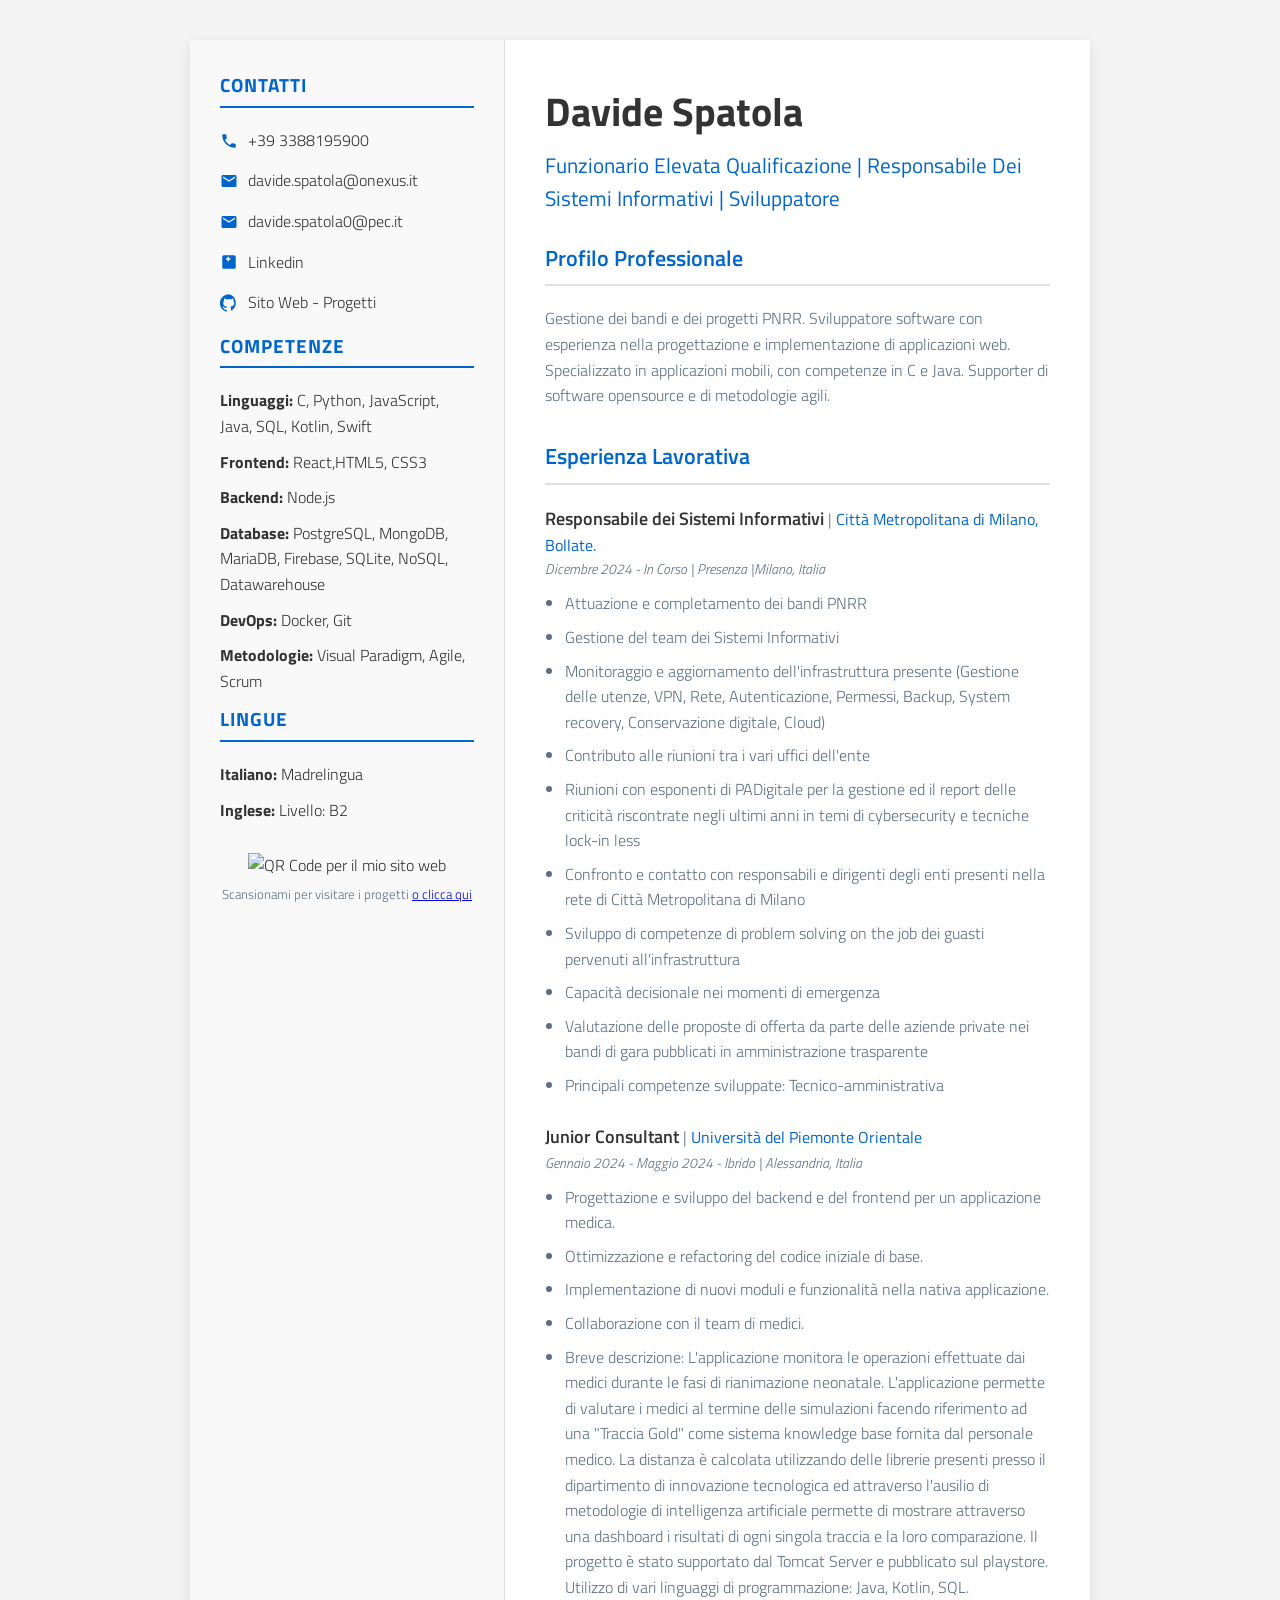
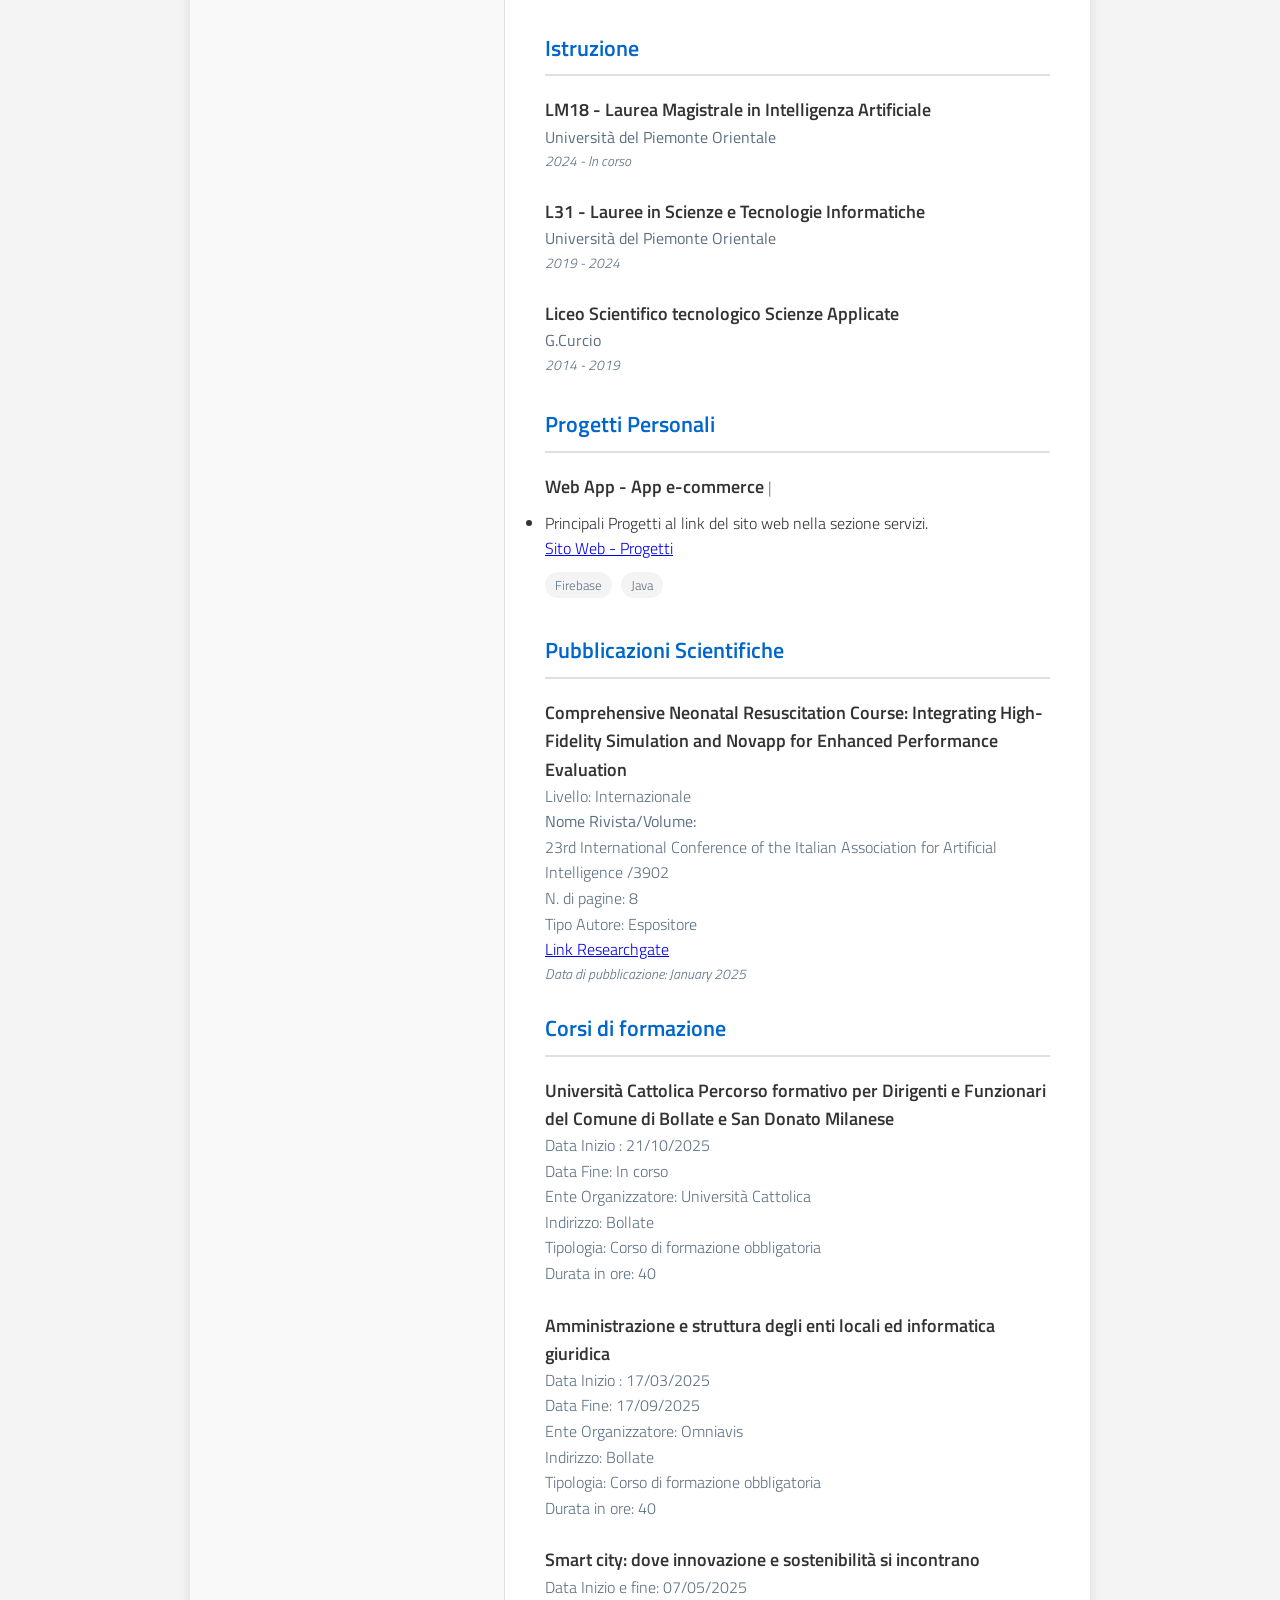
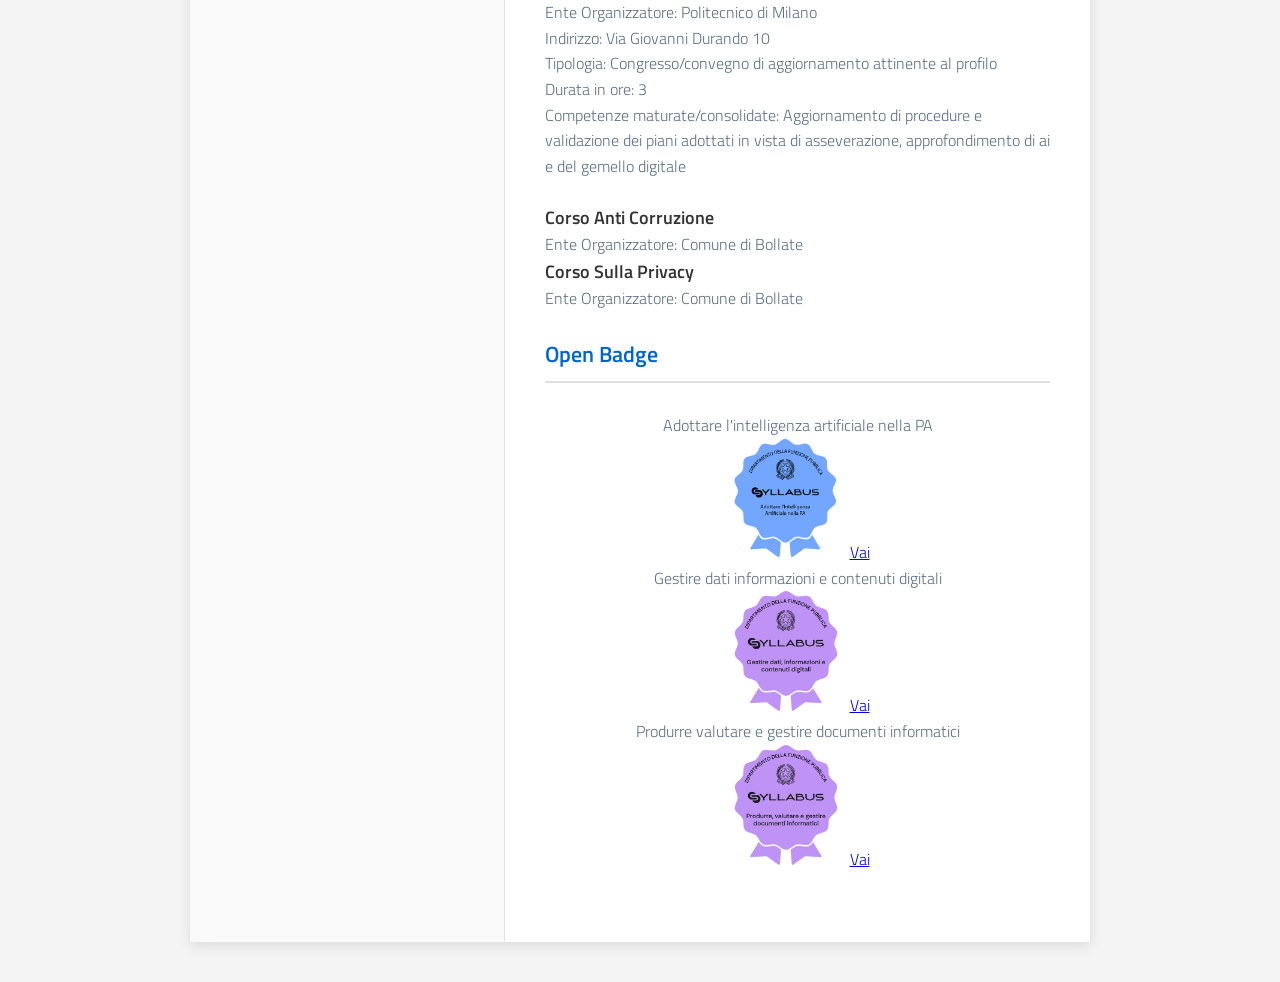
==== curriculum.html @ 1b496111 "Update curriculum.html" ====
<!DOCTYPE html>
<html lang="it">
<head>
    <meta charset="UTF-8">
    <meta name="viewport" content="width=device-width, initial-scale=1.0">
    <title>CV - Davide Spatola</title>
    <link rel="preconnect" href="https://fonts.googleapis.com">
    <link rel="preconnect" href="https://fonts.gstatic.com" crossorigin>
    <link href="https://fonts.googleapis.com/css2?family=Titillium+Web:wght@300;400;600;700&display=swap" rel="stylesheet">
    <style>
        /* --- Stile ispirato a Designers Italia --- */
        :root {
            --primary-color: #0066cc;
            --dark-color: #333333;
            --light-gray-color: #f4f4f4;
            --border-color: #e0e0e0;
            --text-color: #5c6f82;
        }

        * {
            box-sizing: border-box;
            margin: 0;
            padding: 0;
        }

        body {
            font-family: 'Titillium Web', sans-serif;
            background-color: var(--light-gray-color);
            color: var(--dark-color);
            line-height: 1.6;
            font-weight: 300;
        }

        .container {
            display: flex;
            max-width: 900px;
            margin: 40px auto;
            background: #fff;
            box-shadow: 0 4px 12px rgba(0, 0, 0, 0.1);
        }

        /* --- Colonna Sinistra (Sidebar) --- */
        .sidebar {
            width: 35%;
            padding: 30px;
            background-color: #f9f9f9;
            border-right: 1px solid var(--border-color);
        }
        
        .sidebar h2 {
            color: var(--primary-color);
            margin-bottom: 20px;
            font-size: 1.2em;
            text-transform: uppercase;
            letter-spacing: 1px;
            border-bottom: 2px solid var(--primary-color);
            padding-bottom: 5px;
        }
        
        .contact-info ul {
            list-style: none;
        }

        .contact-info li {
            margin-bottom: 15px;
            display: flex;
            align-items: center;
        }
        
        .contact-info li svg {
            width: 18px;
            height: 18px;
            margin-right: 10px;
            fill: var(--primary-color);
        }

        .contact-info a {
            text-decoration: none;
            color: var(--dark-color);
            transition: color 0.3s;
        }

        .contact-info a:hover {
            color: var(--primary-color);
        }

        .skills-list, .languages-list {
            list-style: none;
        }

        .skills-list li, .languages-list li {
            margin-bottom: 10px;
        }
        
        .qr-code {
            text-align: center;
            margin-top: 30px;
        }
        
        .qr-code img {
            width: 120px;
            height: 120px;
        }
        
        .qr-code p {
            font-size: 0.8em;
            color: var(--text-color);
            margin-top: 5px;
        }
          .badge-grid {
            text-align: center;
            margin-top: 30px;
        }
        
        .badge img {
            width: 120px;
            height: 120px;
        }
        
        .badge a p{
            font-size: 0.8em;
            color: var(--text-color);
            margin-top: 5px;
        }

        /* --- Colonna Destra (Contenuto Principale) --- */
        .main-content {
            width: 65%;
            padding: 40px;
        }
        
        .header h1 {
            font-size: 2.5em;
            font-weight: 700;
            color: var(--dark-color);
            margin-bottom: 5px;
        }
        
        .header h3 {
            font-size: 1.3em;
            font-weight: 400;
            color: var(--primary-color);
            margin-bottom: 25px;
        }

        .main-content h2 {
            color: var(--primary-color);
            font-size: 1.4em;
            font-weight: 600;
            margin-bottom: 20px;
            padding-bottom: 8px;
            border-bottom: 2px solid var(--border-color);
        }

        .section {
            margin-bottom: 30px;
        }
        
        .section p {
             color: var(--text-color);
        }
        
        .job, .project, .education-item {
            margin-bottom: 25px;
        }
        
        .job-title, .project-title, .degree {
            font-size: 1.1em;
            font-weight: 600;
            color: var(--dark-color);
        }
        
        .company, .education-institution {
            font-weight: 400;
            color: var(--primary-color);
        }
        
        .date {
            font-size: 0.9em;
            color: var(--text-color);
            font-style: italic;
        }
        
        .job-description, .project-description {
            margin-top: 10px;
            list-style-position: outside;
            padding-left: 20px;
        }
        
        .job-description li, .project-description li {
            margin-bottom: 8px;
            color: var(--text-color);
        }
        
        .tech-tags {
            margin-top: 10px;
        }

        .tag {
            display: inline-block;
            background-color: var(--light-gray-color);
            color: var(--text-color);
            padding: 3px 10px;
            border-radius: 15px;
            font-size: 0.8em;
            margin-right: 5px;
            margin-bottom: 5px;
        }
        
        /* --- Stile per la stampa e schermi piccoli --- */
        @media (max-width: 768px) {
            .container {
                flex-direction: column;
                margin: 0;
            }
            .sidebar, .main-content {
                width: 100%;
                border-right: none;
            }
            
            /* --- MODIFICA PER IL RIORDINO SU MOBILE --- */
            .main-content {
                order: 1; /* Il contenuto principale viene mostrato per primo */
            }
            .sidebar {
                order: 2; /* La sidebar (con contatti) viene mostrata per seconda */
            }
            /* --- FINE MODIFICA --- */
        }
        
        @media print {
            body {
                background-color: #fff;
            }
            .container {
                box-shadow: none;
                margin: 0;
            }
            .sidebar {
                background-color: #fff;
            }
            a {
                text-decoration: none;
                color: var(--dark-color);
            }
            .download-btn {
                display: none;
            }
        }

        /* Bottone download PDF */
        .download-btn {
            position: fixed;
            bottom: 30px;
            right: 30px;
            background-color: var(--primary-color);
            color: white;
            padding: 15px 25px;
            border-radius: 50px;
            text-decoration: none;
            box-shadow: 0 4px 12px rgba(0, 102, 204, 0.4);
            transition: all 0.3s ease;
            display: flex;
            align-items: center;
            gap: 10px;
            font-weight: 600;
            z-index: 1000;
        }

        .download-btn:hover {
            background-color: #0052a3;
            transform: translateY(-2px);
            box-shadow: 0 6px 16px rgba(0, 102, 204, 0.5);
        }

        .download-btn svg {
            width: 24px;
            height: 24px;
            fill: white;
        }

        @media (max-width: 768px) {
            .download-btn {
                bottom: 20px;
                right: 20px;
                padding: 12px 20px;
                font-size: 0.9em;
            }
        }
    </style>
</head>
<body>

    
    </a>
   

    <div class="container">
        <aside class="sidebar">
            <section class="contact-info">
                <h2>Contatti</h2>
                <ul>
                    <li>
                        <svg xmlns="http://www.w3.org/2000/svg" viewBox="0 0 24 24"><path d="M6.62 10.79c1.44 2.83 3.76 5.14 6.59 6.59l2.2-2.2c.27-.27.67-.36 1.02-.24 1.12.37 2.33.57 3.57.57.55 0 1 .45 1 1V20c0 .55-.45 1-1 1-9.39 0-17-7.61-17-17 0-.55.45-1 1-1h3.5c.55 0 1 .45 1 1 0 1.25.2 2.45.57 3.57.11.35.02.74-.25 1.02l-2.2 2.2z"/></svg>
                        <a href="tel:+393388195900">+39 3388195900</a>
                    </li>
                    <li>
                        <svg xmlns="http://www.w3.org/2000/svg" viewBox="0 0 24 24"><path d="M20 4H4c-1.1 0-1.99.9-1.99 2L2 18c0 1.1.9 2 2 2h16c1.1 0 2-.9 2-2V6c0-1.1-.9-2-2-2zm0 4l-8 5-8-5V6l8 5 8-5v2z"/></svg>
                        <a href="mailto:davide.spatola@onexus.it">davide.spatola@onexus.it</a>
                    </li>
                    <li>
                        <svg xmlns="http://www.w3.org/2000/svg" viewBox="0 0 24 24"><path d="M20 4H4c-1.1 0-1.99.9-1.99 2L2 18c0 1.1.9 2 2 2h16c1.1 0 2-.9 2-2V6c0-1.1-.9-2-2-2zm0 4l-8 5-8-5V6l8 5 8-5v2z"/></svg>
                        <a href="mailto:davide.spatola0@pec.it">davide.spatola0@pec.it</a>
                    </li>
                    <li>
                        <svg xmlns="http://www.w3.org/2000/svg" viewBox="0 0 24 24"><path d="M19 3a2 2 0 0 1 2 2v14a2 2 0 0 1-2 2H5a2 2 0 0 1-2-2V5a2 2 0 0 1 2-2h14m-7 2h-2v2H8v2h2v2h2v-2h2v-2h-2V5M7 15h2v2H7v-2m4 0h2v2h-2v-2m4 0h2v2h-2v-2z"/></svg>
                        <a href="https://www.linkedin.com/in/davide-spatola-169524204/" target="_blank">Linkedin</a>
                    </li>
                    <li>
                        <svg xmlns="http://www.w3.org/2000/svg" viewBox="0 0 24 24"><path d="M12 .3a12 12 0 0 0-3.8 23.4c.6.1.8-.3.8-.6v-2.2c-3.3.7-4-1.6-4-1.6-.5-1.4-1.3-1.8-1.3-1.8-1-1 .1-1 .1-1 1.1.1 1.7 1.1 1.7 1.1.9 1.6 2.5 1.2 3.1.9.1-.7.4-1.2.7-1.4-2.4-.3-5-1.2-5-5.3 0-1.2.4-2.2 1.1-2.9-.1-.3-.5-1.4.1-2.9 0 0 1-.3 3.2 1.2a11 11 0 0 1 5.8 0c2.2-1.5 3.2-1.2 3.2-1.2.6 1.5.2 2.6.1 2.9.7.7 1.1 1.7 1.1 2.9 0 4.1-2.6 5-5.1 5.3.4.3.8.9.8 1.8v2.6c0 .4.2.7.8.6A12 12 0 0 0 12 .3z"/></svg>
                        <a href="https://www.onexus.it" target="_blank">Sito Web - Progetti</a>
                    </li>
                </ul>
            </section>
            
            <section class="skills">
                <h2>Competenze</h2>
                <ul class="skills-list">
                    <li><strong>Linguaggi:</strong> C, Python, JavaScript, Java, SQL, Kotlin, Swift</li>
                    <li><strong>Frontend:</strong> React,HTML5, CSS3</li>
                    <li><strong>Backend:</strong> Node.js</li>
                    <li><strong>Database:</strong> PostgreSQL, MongoDB, MariaDB, Firebase, SQLite, NoSQL, Datawarehouse  </li>
                    <li><strong>DevOps:</strong> Docker, Git </li>
                    <li><strong>Metodologie:</strong> Visual Paradigm, Agile, Scrum</li>
                </ul>
            </section>
            
            <section class="languages">
                <h2>Lingue</h2>
                <ul class="languages-list">
                    <li><strong>Italiano:</strong> Madrelingua</li>
                    <li><strong>Inglese:</strong> Livello: B2 </li>
                </ul>
            </section>
            
            <div class="qr-code">
                <img src="https://api.qrserver.com/v1/create-qr-code/?size=150x150&data=https://www.onexus.it/curriculum.html" alt="QR Code per il mio sito web">
                <p>Scansionami per visitare i progetti
                                        <a href="https://www.onexus.it" target="_blank">o clicca qui</a>
                </p>

            </div>
        </aside>

        <main class="main-content">
            <header class="header">
                <h1>Davide Spatola</h1>
                <h3>Funzionario Elevata Qualificazione | Responsabile Dei Sistemi Informativi | Sviluppatore</h3>
            </header>

            <section class="section profile">
                <h2>Profilo Professionale</h2>
                <p>Gestione dei bandi e dei progetti PNRR. Sviluppatore software con esperienza nella progettazione e implementazione di applicazioni web. Specializzato in applicazioni mobili, con competenze in C e Java. Supporter di software opensource e di metodologie agili.</p>
            </section>

            <section class="section experience">
                <h2>Esperienza Lavorativa</h2>

                <div class="job">
                    <p><span class="job-title">Responsabile dei Sistemi Informativi</span> | <span class="company">Città Metropolitana di Milano, Bollate.</span></p>
                    <p class="date">Dicembre 2024 - In Corso | Presenza |Milano, Italia</p>
                    <ul class="job-description">
                        <li>Attuazione e completamento dei bandi PNRR</li>
                        <li>Gestione del team dei Sistemi Informativi</li>
                        <li>Monitoraggio e aggiornamento dell'infrastruttura presente (Gestione delle utenze, VPN, Rete, Autenticazione, Permessi, Backup, System recovery, Conservazione digitale, Cloud)</li>
                        <li>Contributo alle riunioni tra i vari uffici dell'ente</li>
                        <li>Riunioni con esponenti di PADigitale per la gestione ed il report delle criticità riscontrate negli ultimi anni in temi di cybersecurity e tecniche lock-in less</li>
                        <li>Confronto e contatto con responsabili e dirigenti degli enti presenti nella rete di Città Metropolitana di Milano</li>
                        <li>Sviluppo di competenze di problem solving on the job dei guasti pervenuti all'infrastruttura</li>
                        <li>Capacità decisionale nei momenti di emergenza</li>
                        <li>Valutazione delle proposte di offerta da parte delle aziende private nei bandi di gara pubblicati in amministrazione trasparente </li>
                        <li>Principali competenze sviluppate: Tecnico-amministrativa</li>

                    </ul>
                </div>
                
                <div class="job">
                    <p><span class="job-title">Junior Consultant</span> | <span class="company">Università del Piemonte Orientale</span></p>
                    <p class="date">Gennaio 2024 - Maggio 2024 - Ibrido | Alessandria, Italia</p>
                    <ul class="job-description">
                        <li>Progettazione e sviluppo del backend e del frontend per un applicazione medica.</li>
                        <li>Ottimizzazione e refactoring del codice iniziale di base.</li>
                        <li>Implementazione di nuovi moduli e funzionalità nella nativa applicazione.</li>
                        <li>Collaborazione con il team di medici.</li>
                        <li>Breve descrizione: L'applicazione monitora le operazioni effettuate dai medici durante le fasi di rianimazione neonatale. L'applicazione permette di valutare i medici al termine delle simulazioni facendo riferimento ad una "Traccia Gold" come sistema knowledge base fornita dal personale medico. La distanza è calcolata utilizzando delle librerie presenti presso il dipartimento di innovazione tecnologica ed attraverso l'ausilio di metodologie di intelligenza artificiale permette di mostrare attraverso una dashboard i risultati di ogni singola traccia e la loro comparazione. Il progetto è stato supportato dal Tomcat Server e pubblicato sul playstore. Utilizzo di vari linguaggi di programmazione: Java, Kotlin, SQL.  </li>
                        
                    </ul>
                </div>
                
            </section>

            <section class="section education">
                <h2>Istruzione</h2>
                <div class="education-item">
                    <p><span class="degree">LM18 - Laurea Magistrale in Intelligenza Artificiale </span></p>
                    <p class="education-institution">Università del Piemonte Orientale</p>
                    <p class="date">2024 - In corso</p>
                </div>
                 <div class="education-item">
                    <p><span class="degree"> L31 - Lauree in Scienze e Tecnologie Informatiche</span></p>
                    <p class="education-institution">Università del Piemonte Orientale</p>
                    <p class="date">2019 - 2024</p>
                </div>
                <div class="education-item">
                    <p><span class="degree"> Liceo Scientifico tecnologico Scienze Applicate</span></p>
                    <p class="education-institution">G.Curcio</p>
                    <p class="date">2014 - 2019</p>
                </div>
            </section>
            
            <section class="section projects">
                <h2>Progetti Personali</h2>
                <div class="project">
                    <p><span class="project-title">Web App - App e-commerce</span> | </p>
                    
                    <ul class="tech-tags">
                        <li>Principali Progetti al link del sito web nella sezione servizi.</li>    
                        <a href="https://www.onexus.it" target="_blank">Sito Web - Progetti</a>
                    </ul>
                    <div class="tech-tags">
                        <span class="tag">Firebase</span>
                        <span class="tag">Java</span>
                    </div>
                </div>
            </section>
            
             <section class="section certifications">
                <h2>Pubblicazioni Scientifiche</h2>
                <div class="education-item">
                     <p><span class="degree">Comprehensive Neonatal Resuscitation Course: Integrating High-Fidelity Simulation and Novapp for Enhanced Performance Evaluation</span></p>
                                            <p>Livello: Internazionale</p>

                     <p class="education-institution">Nome Rivista/Volume:</p>
                        <p>23rd International Conference of the Italian Association for Artificial Intelligence /3902</p>
                        <p>N. di pagine: 8</p>
                        <p>Tipo Autore: Espositore</p>
                                                <a href="https://www.researchgate.net/publication/388185093_Comprehensive_Neonatal_Resuscitation_Course_Integrating_High-Fidelity_Simulation_and_Novapp_for_Enhanced_Performance_Evaluation" target="_blank">Link Researchgate</a>

                    <p class="date">Data di pubblicazione: January 2025 </p>
                </div>

                <h2>Corsi di formazione</h2>
                
                
               <div class="education-item">
                     <p><span class="degree">Università Cattolica Percorso formativo per Dirigenti e Funzionari del Comune di Bollate e San Donato Milanese</span></p>
                    <p>Data Inizio : 21/10/2025</p>
                    <p>Data Fine: In corso</p>
                    <p>Ente Organizzatore: Università Cattolica</p>
                    <p>Indirizzo: Bollate</p>
                    <p>Tipologia: Corso di formazione obbligatoria</p>
                    <p>Durata in ore: 40</p>
                </div>
                
                
                <div class="education-item">
                     <p><span class="degree">Amministrazione e struttura degli enti locali ed informatica giuridica</span></p>
                    <p>Data Inizio : 17/03/2025</p>
                    <p>Data Fine: 17/09/2025</p>
                    <p>Ente Organizzatore: Omniavis</p>
                    <p>Indirizzo: Bollate</p>
                    <p>Tipologia: Corso di formazione obbligatoria</p>
                    <p>Durata in ore: 40</p>
                </div>
            
                <div class="education-item">
                     <p><span class="degree"> Smart city: dove innovazione e sostenibilità si incontrano</span></p>
                    <p>Data Inizio e fine: 07/05/2025</p>
                    <p>Ente Organizzatore: Politecnico di Milano</p>
                    <p>Indirizzo: Via Giovanni Durando 10</p>
                    <p>Tipologia: Congresso/convegno di aggiornamento attinente al profilo</p>
                    <p>Durata in ore: 3</p>
                    <p>Competenze maturate/consolidate: Aggiornamento di procedure e validazione dei piani adottati in vista di asseverazione, approfondimento di ai e del gemello digitale</p>
                </div>

                <div class="education-item">
                    <p><span class="degree">Corso Anti Corruzione</span></p>
                    <p>Ente Organizzatore: Comune di Bollate</p>

                    <p><span class="degree">Corso Sulla Privacy</span></p>
                    <p>Ente Organizzatore: Comune di Bollate</p>
                </div>

                 <div>
                     
                       
        <h2>Open Badge</h2>
        <div class="badge-grid">
            <div class="badge">
                <p>Adottare l'intelligenza artificiale nella PA</p>
                <img src="AIBadge.png" alt="Adottare l'intelligenza artificiale nella PA">
                <a href="https://openbadges.bestr.it/public/assertions/8YAG9HkiS-64Xd5BoM89ww">Vai</a>
            </div>
            <div class="badge">
                <p>Gestire dati informazioni e contenuti digitali</p>
                <img src="Dati.png" alt="Gestire dati informazioni e contenuti digitali">
                <a href="https://openbadges.bestr.it/public/assertions/Ykb3f7J1R3CTu36yxXTkRQ">Vai</a>
            </div>
            <div class="badge">
                <p>Produrre valutare e gestire documenti informatici</p>
                <img src="DocumentiInformatici.png" alt="Produrre valutare e gestire documenti informatici">      
                <a href="https://openbadges.bestr.it/public/assertions/ERePz-iCT_CCDVINT6z01g">Vai</a>
            </div>
        
             </div>
                 </div>
             </section>
        </main>
    </div>

</body>
</html>
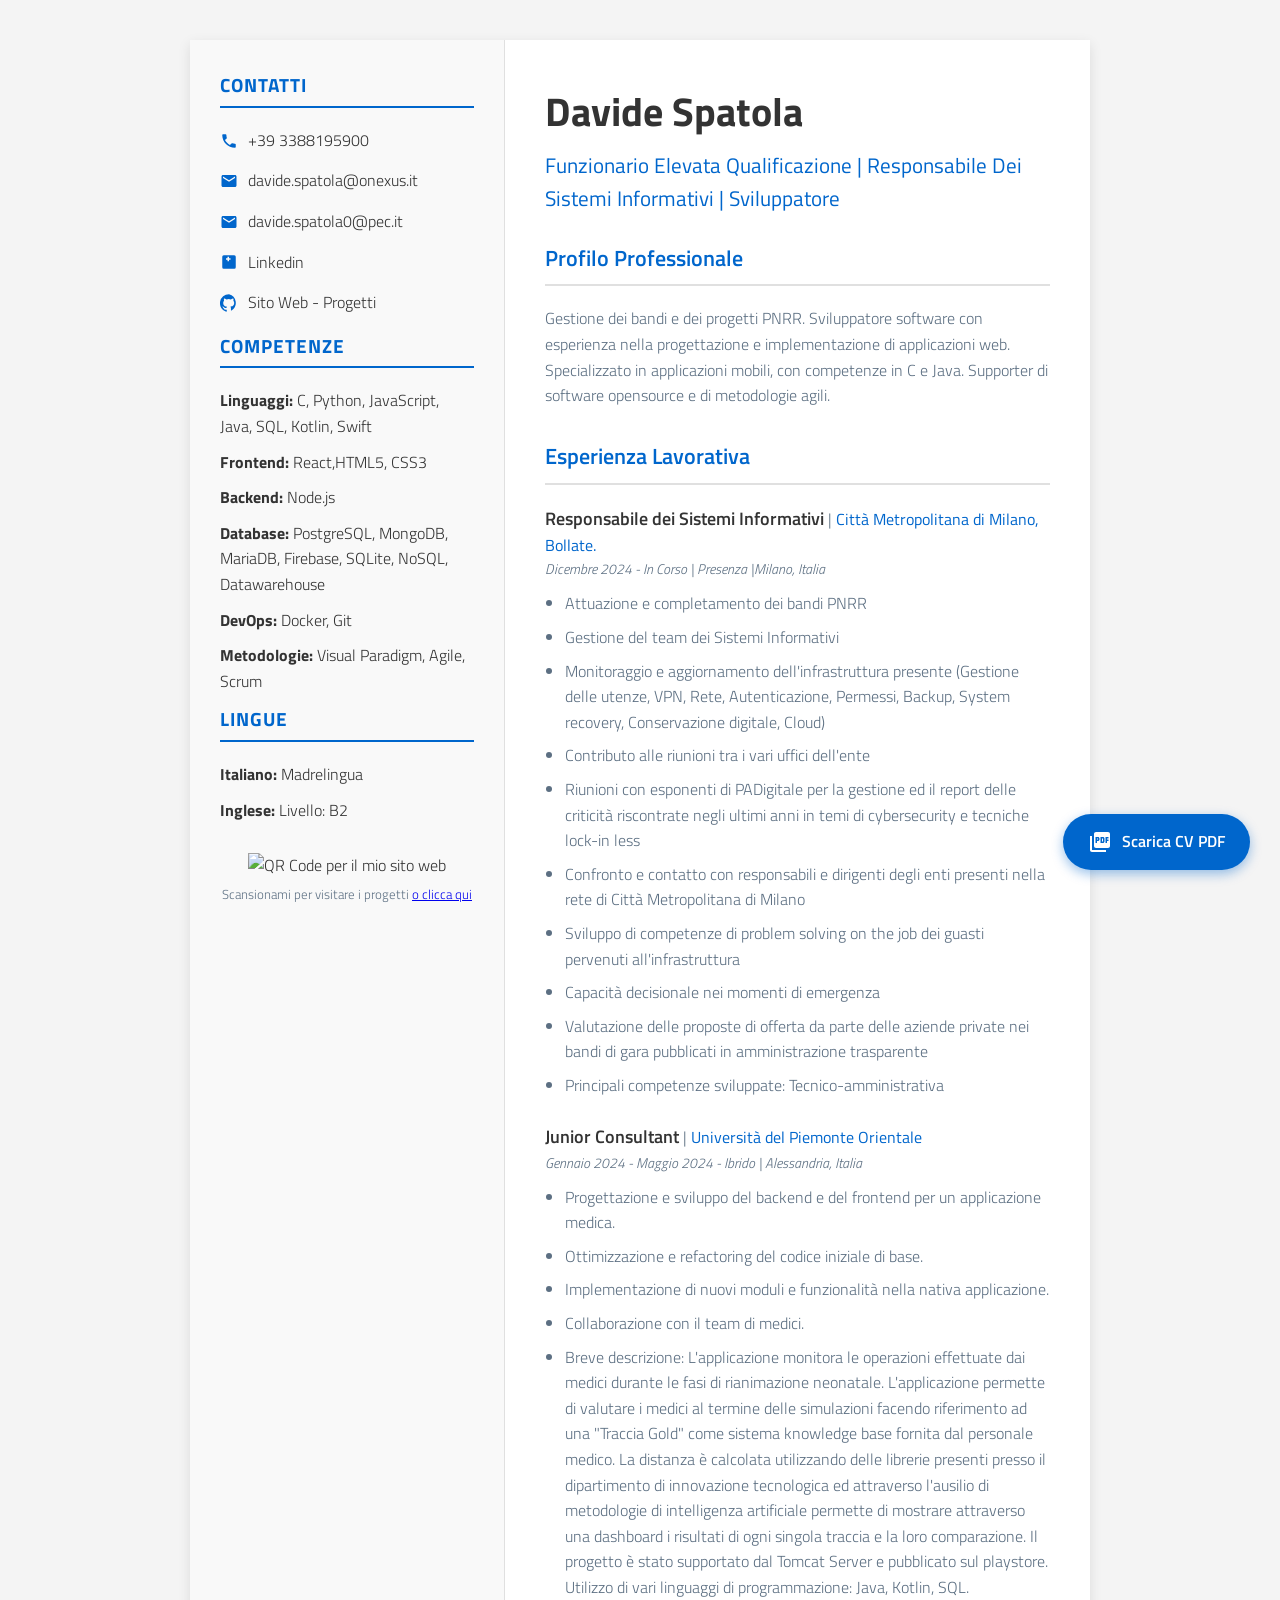
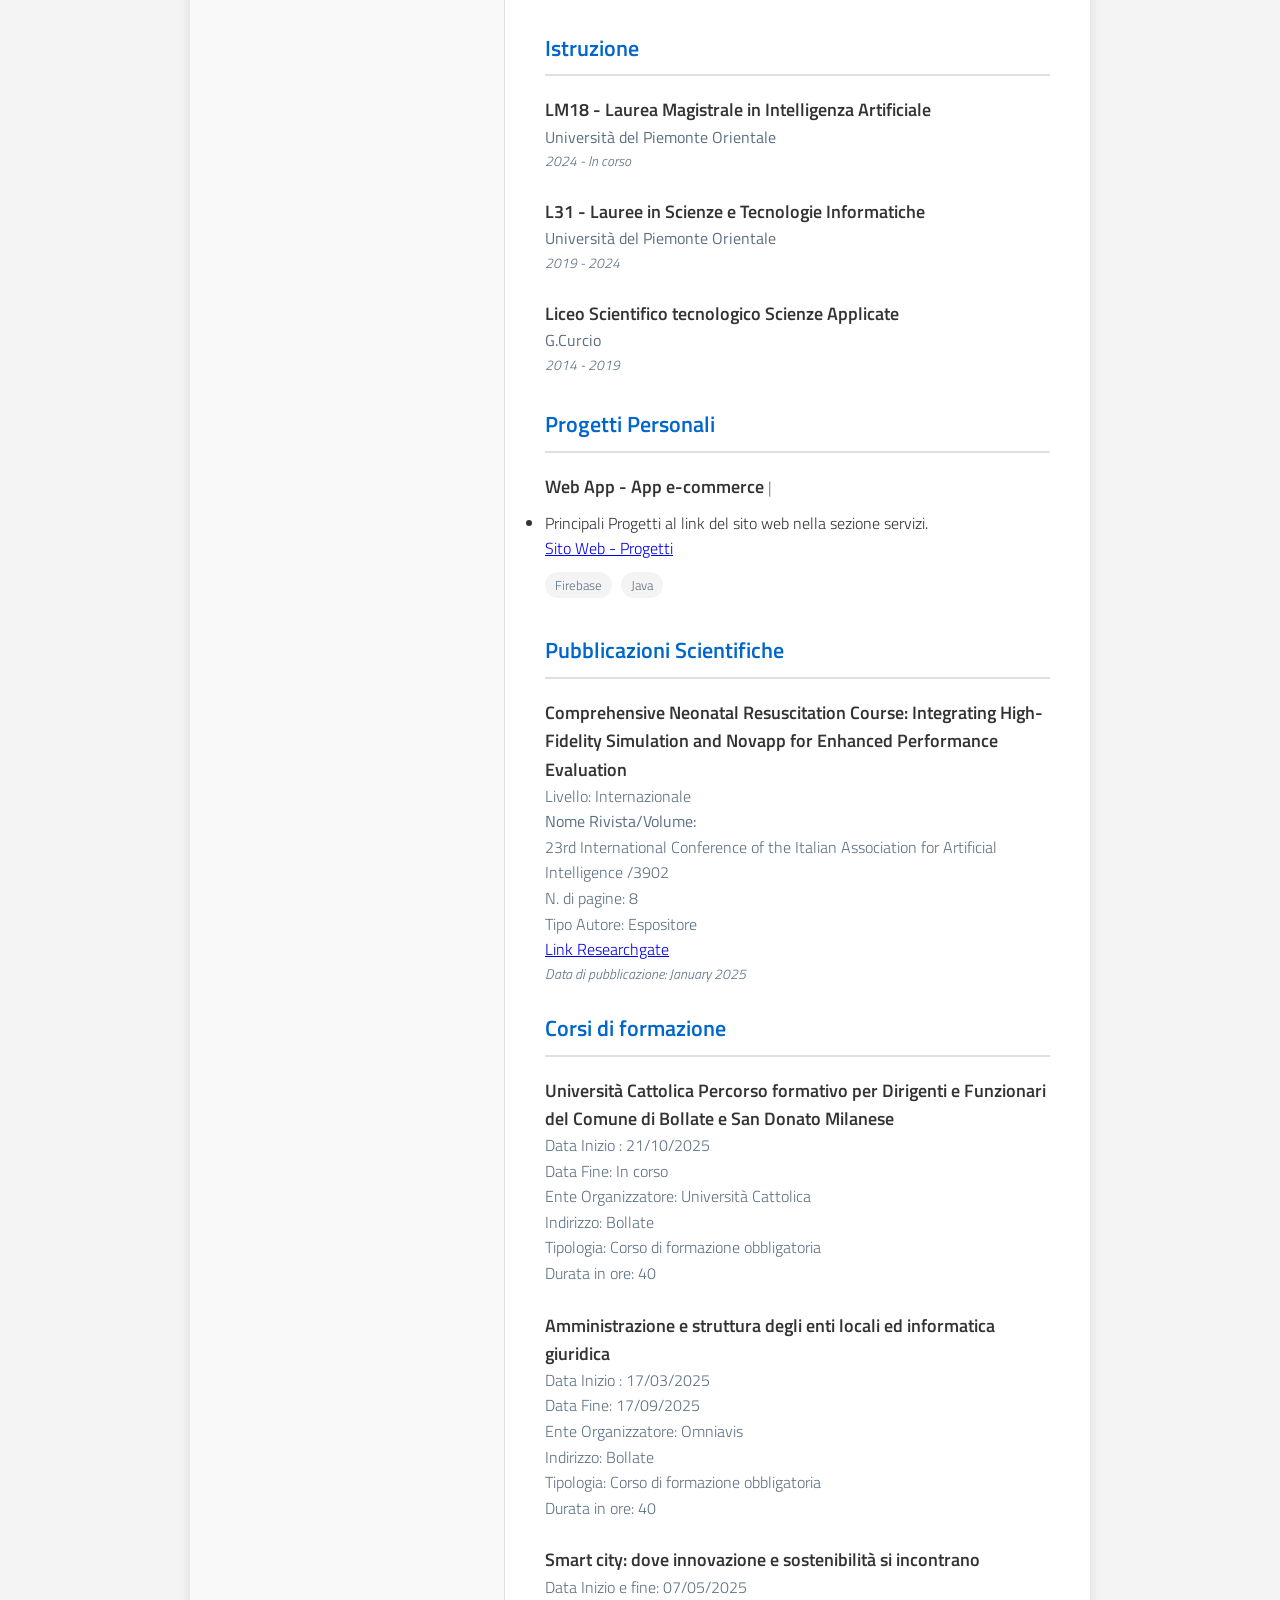
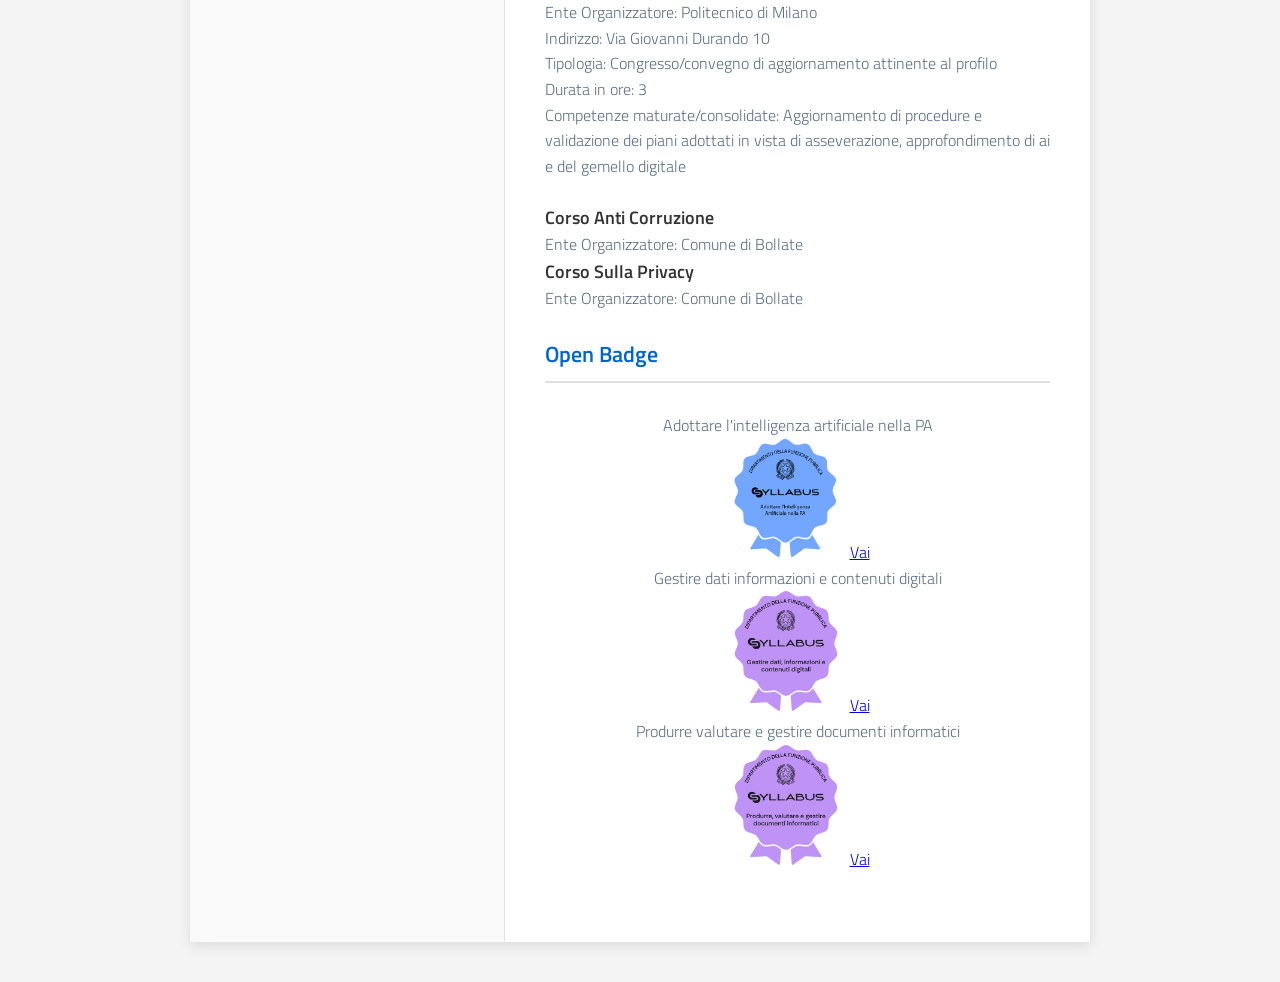
==== commit 6feb6210: "Update curriculum.html" ====
--- a/curriculum.html
+++ b/curriculum.html
@@ -290,7 +290,11 @@
     </style>
 </head>
 <body>
-
+ <a href="[data-uri] 
+     "download="CV - Davide Spatola.pdf" class="download-btn">
+        <svg xmlns="http://www.w3.org/2000/svg" viewBox="0 0 24 24"><path d="M20 2H8c-1.1 0-2 .9-2 2v12c0 1.1.9 2 2 2h12c1.1 0 2-.9 2-2V4c0-1.1-.9-2-2-2zm-8.5 7.5c0 .83-.67 1.5-1.5 1.5H9v2H7.5V7H10c.83 0 1.5.67 1.5 1.5v1zm5 2c0 .83-.67 1.5-1.5 1.5h-2.5V7H15c.83 0 1.5.67 1.5 1.5v3zm4-3H19v1h1.5V11H19v2h-1.5V7h3v1.5zM9 9.5h1v-1H9v1zM4 6H2v14c0 1.1.9 2 2 2h14v-2H4V6zm10 5.5h1v-3h-1v3z"/></svg>
+        Scarica CV PDF
+    </a>
     
     </a>
    
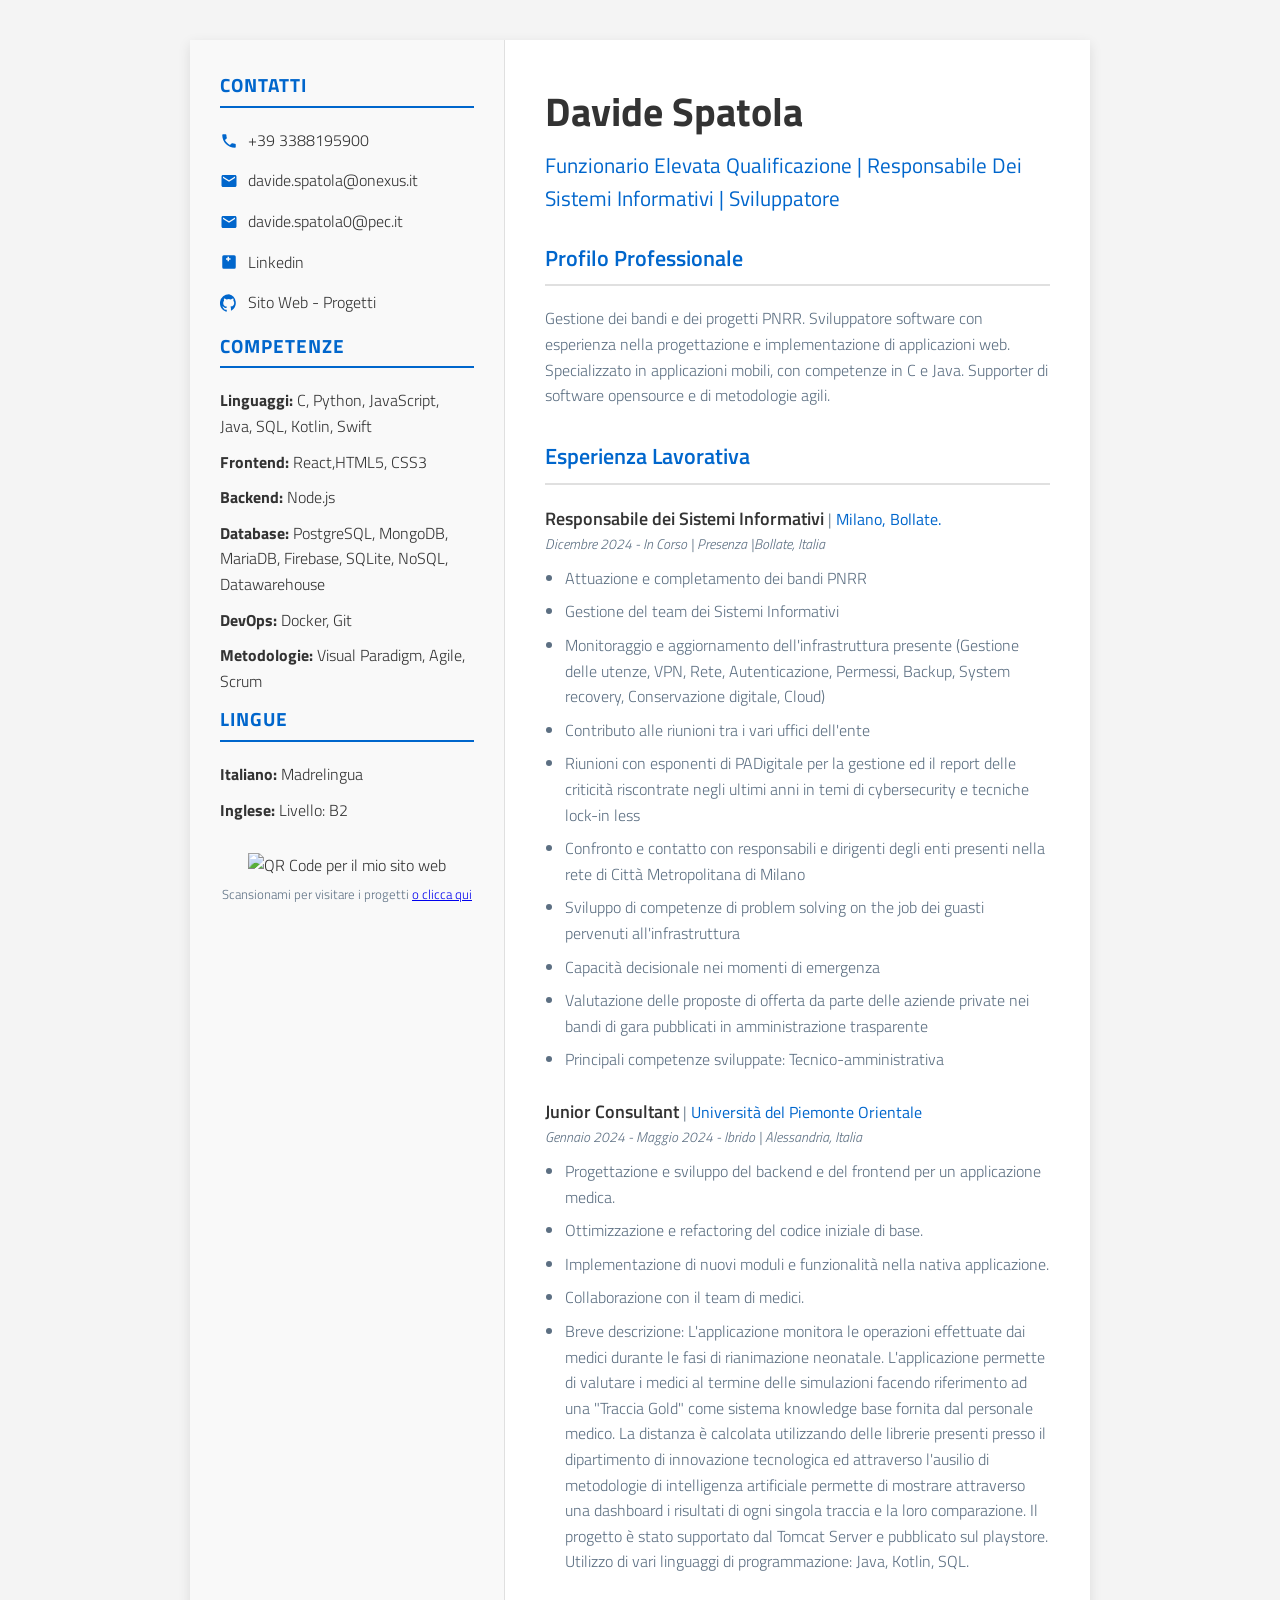
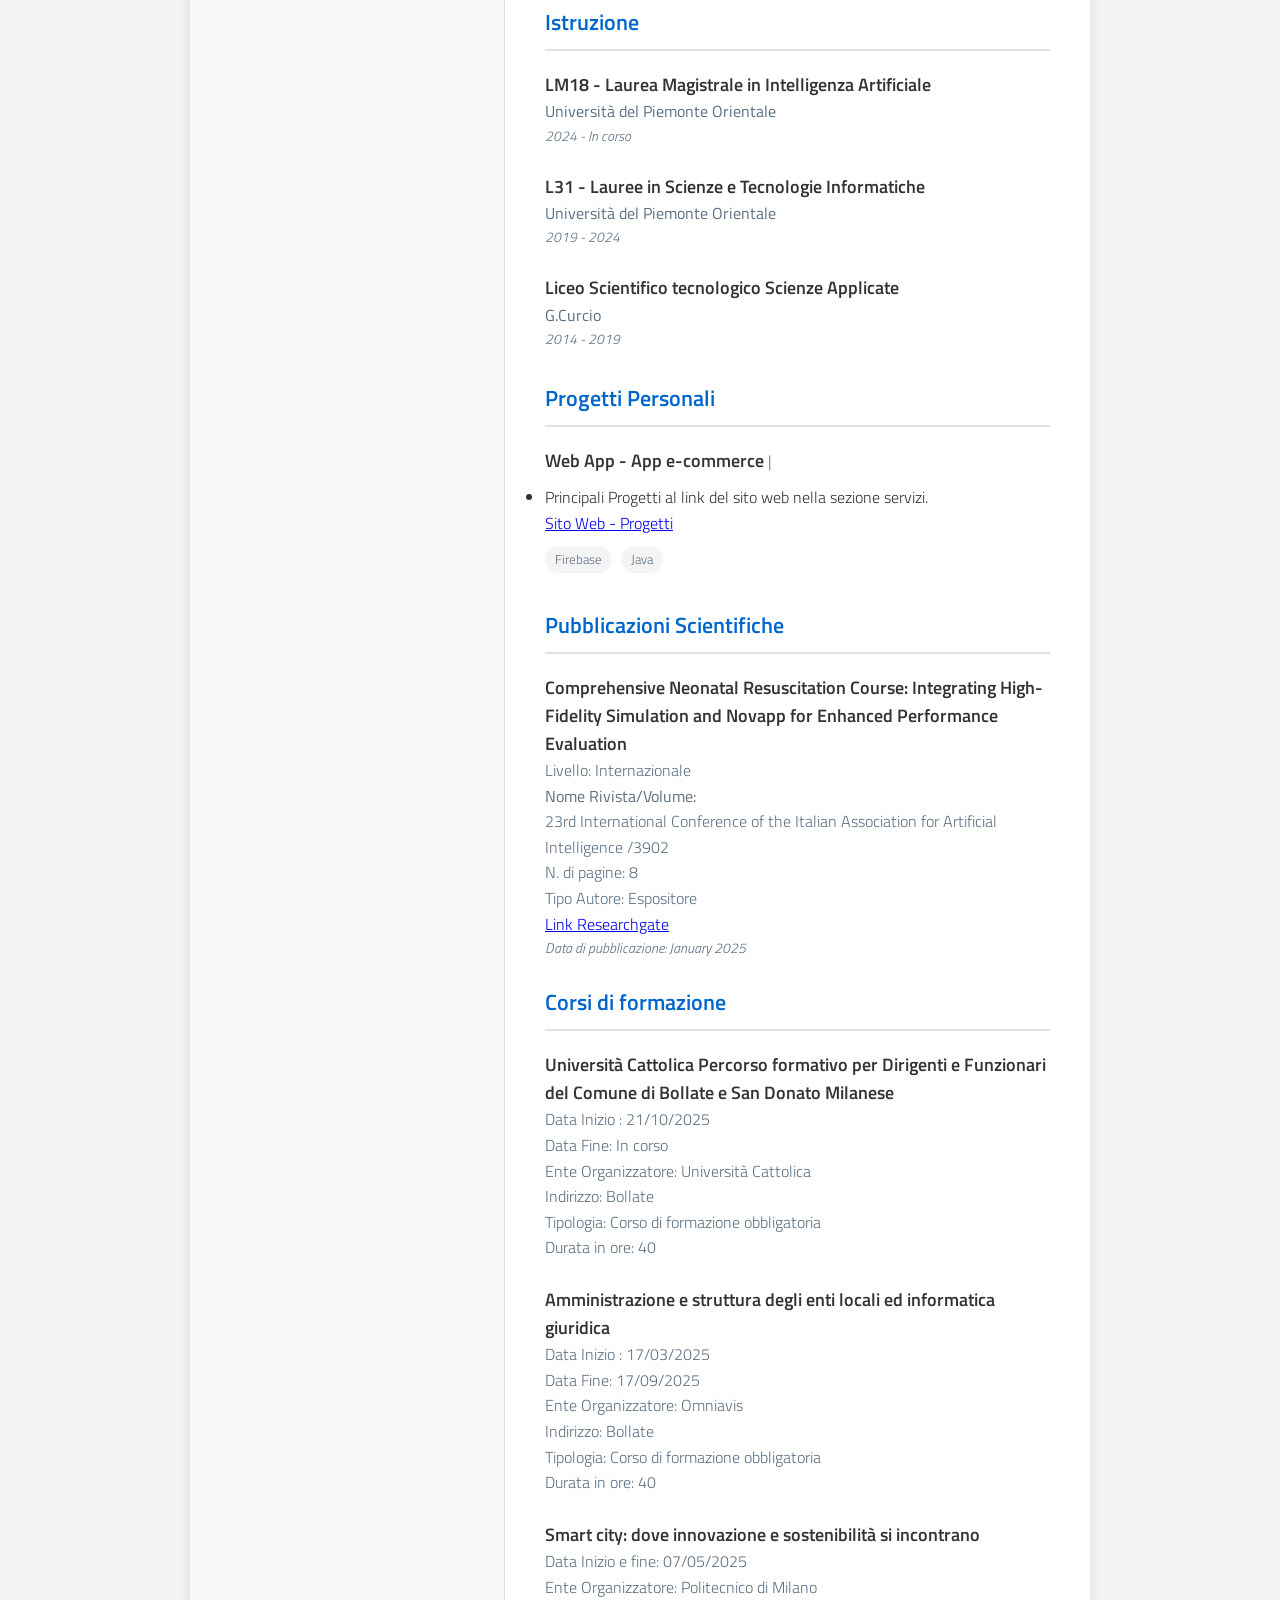
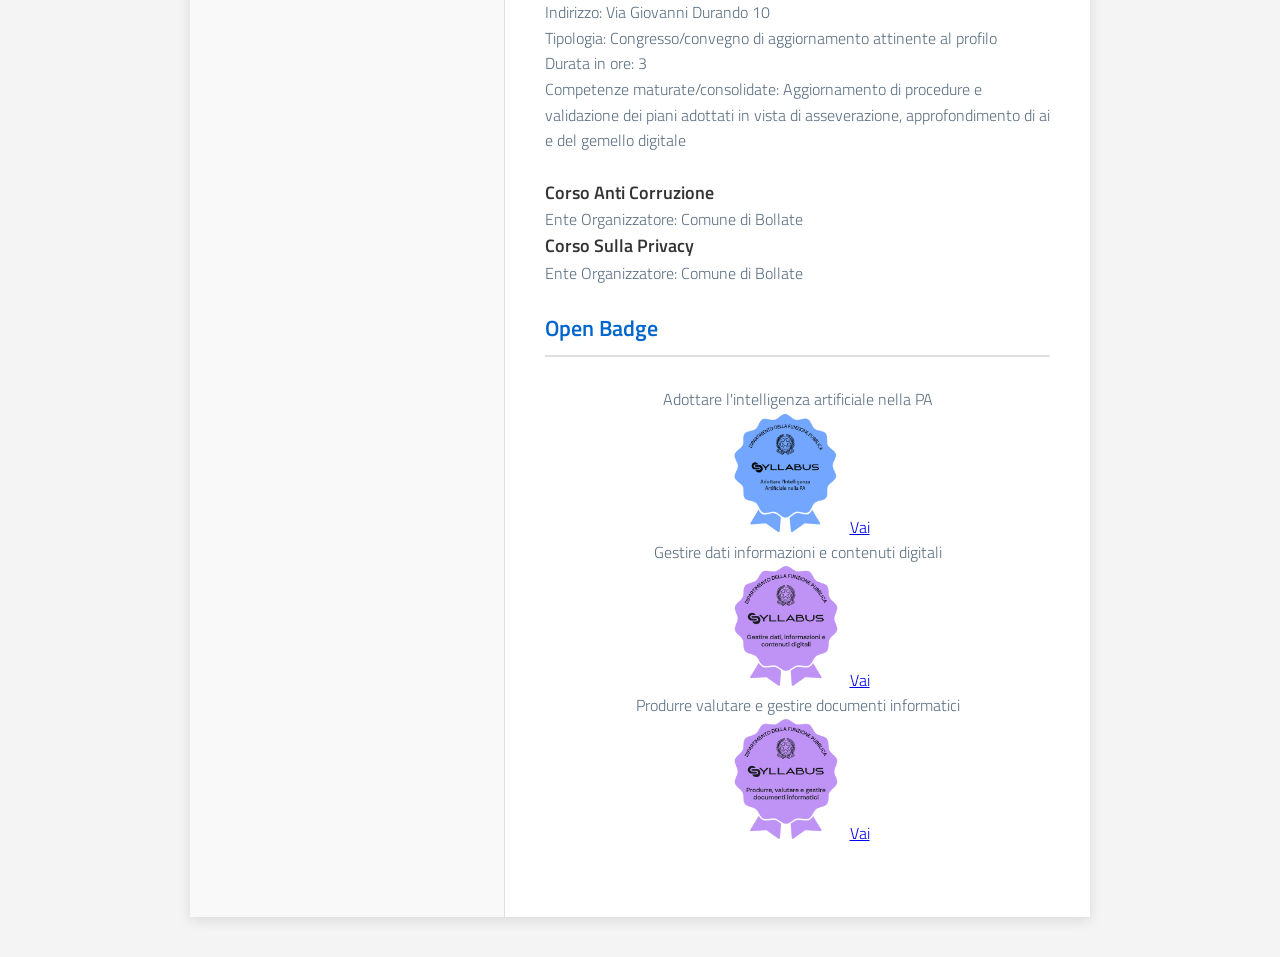
==== commit 2d414261: "Update curriculum.html" ====
--- a/curriculum.html
+++ b/curriculum.html
@@ -290,11 +290,7 @@
     </style>
 </head>
 <body>
- <a href="[data-uri] 
-     "download="CV - Davide Spatola.pdf" class="download-btn">
-        <svg xmlns="http://www.w3.org/2000/svg" viewBox="0 0 24 24"><path d="M20 2H8c-1.1 0-2 .9-2 2v12c0 1.1.9 2 2 2h12c1.1 0 2-.9 2-2V4c0-1.1-.9-2-2-2zm-8.5 7.5c0 .83-.67 1.5-1.5 1.5H9v2H7.5V7H10c.83 0 1.5.67 1.5 1.5v1zm5 2c0 .83-.67 1.5-1.5 1.5h-2.5V7H15c.83 0 1.5.67 1.5 1.5v3zm4-3H19v1h1.5V11H19v2h-1.5V7h3v1.5zM9 9.5h1v-1H9v1zM4 6H2v14c0 1.1.9 2 2 2h14v-2H4V6zm10 5.5h1v-3h-1v3z"/></svg>
-        Scarica CV PDF
-    </a>
+
     
     </a>
    
@@ -371,8 +367,8 @@
                 <h2>Esperienza Lavorativa</h2>
 
                 <div class="job">
-                    <p><span class="job-title">Responsabile dei Sistemi Informativi</span> | <span class="company">Città Metropolitana di Milano, Bollate.</span></p>
-                    <p class="date">Dicembre 2024 - In Corso | Presenza |Milano, Italia</p>
+                    <p><span class="job-title">Responsabile dei Sistemi Informativi</span> | <span class="company"> Milano, Bollate.</span></p>
+                    <p class="date">Dicembre 2024 - In Corso | Presenza |Bollate, Italia</p>
                     <ul class="job-description">
                         <li>Attuazione e completamento dei bandi PNRR</li>
                         <li>Gestione del team dei Sistemi Informativi</li>
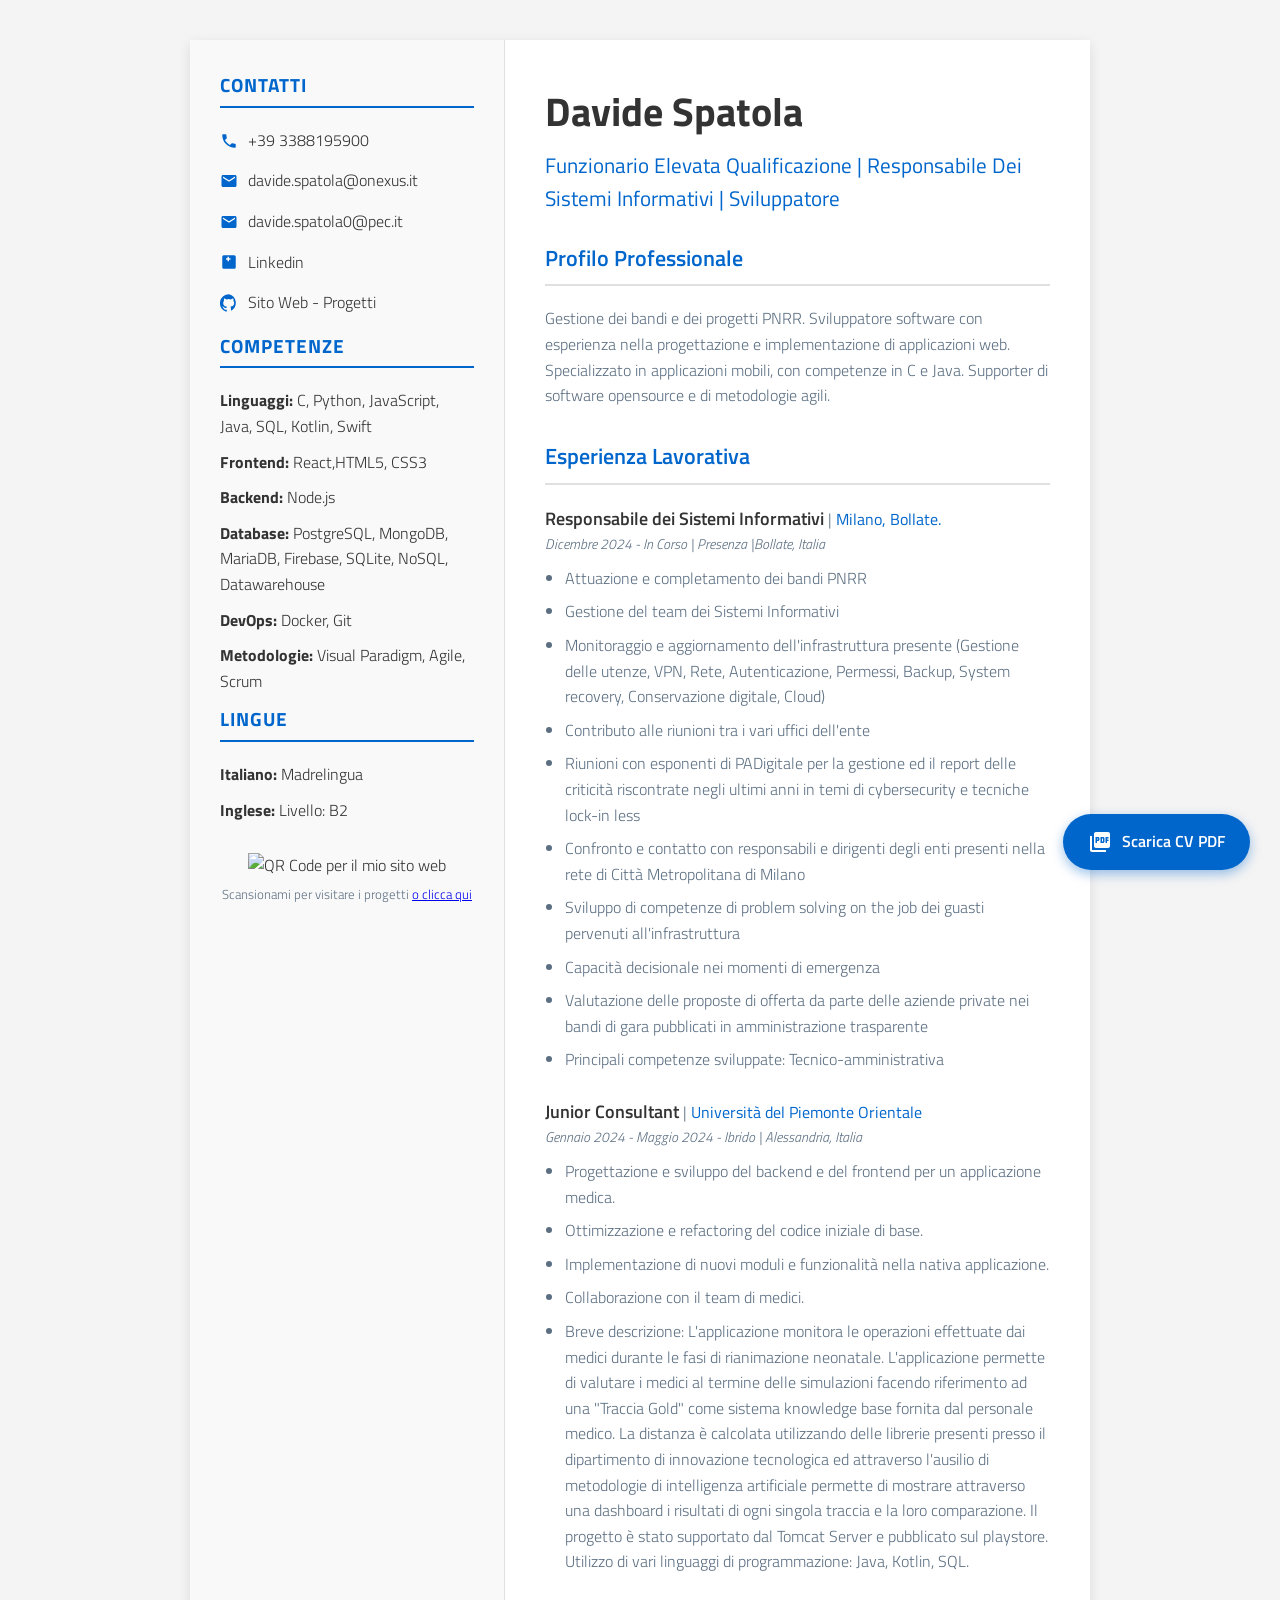
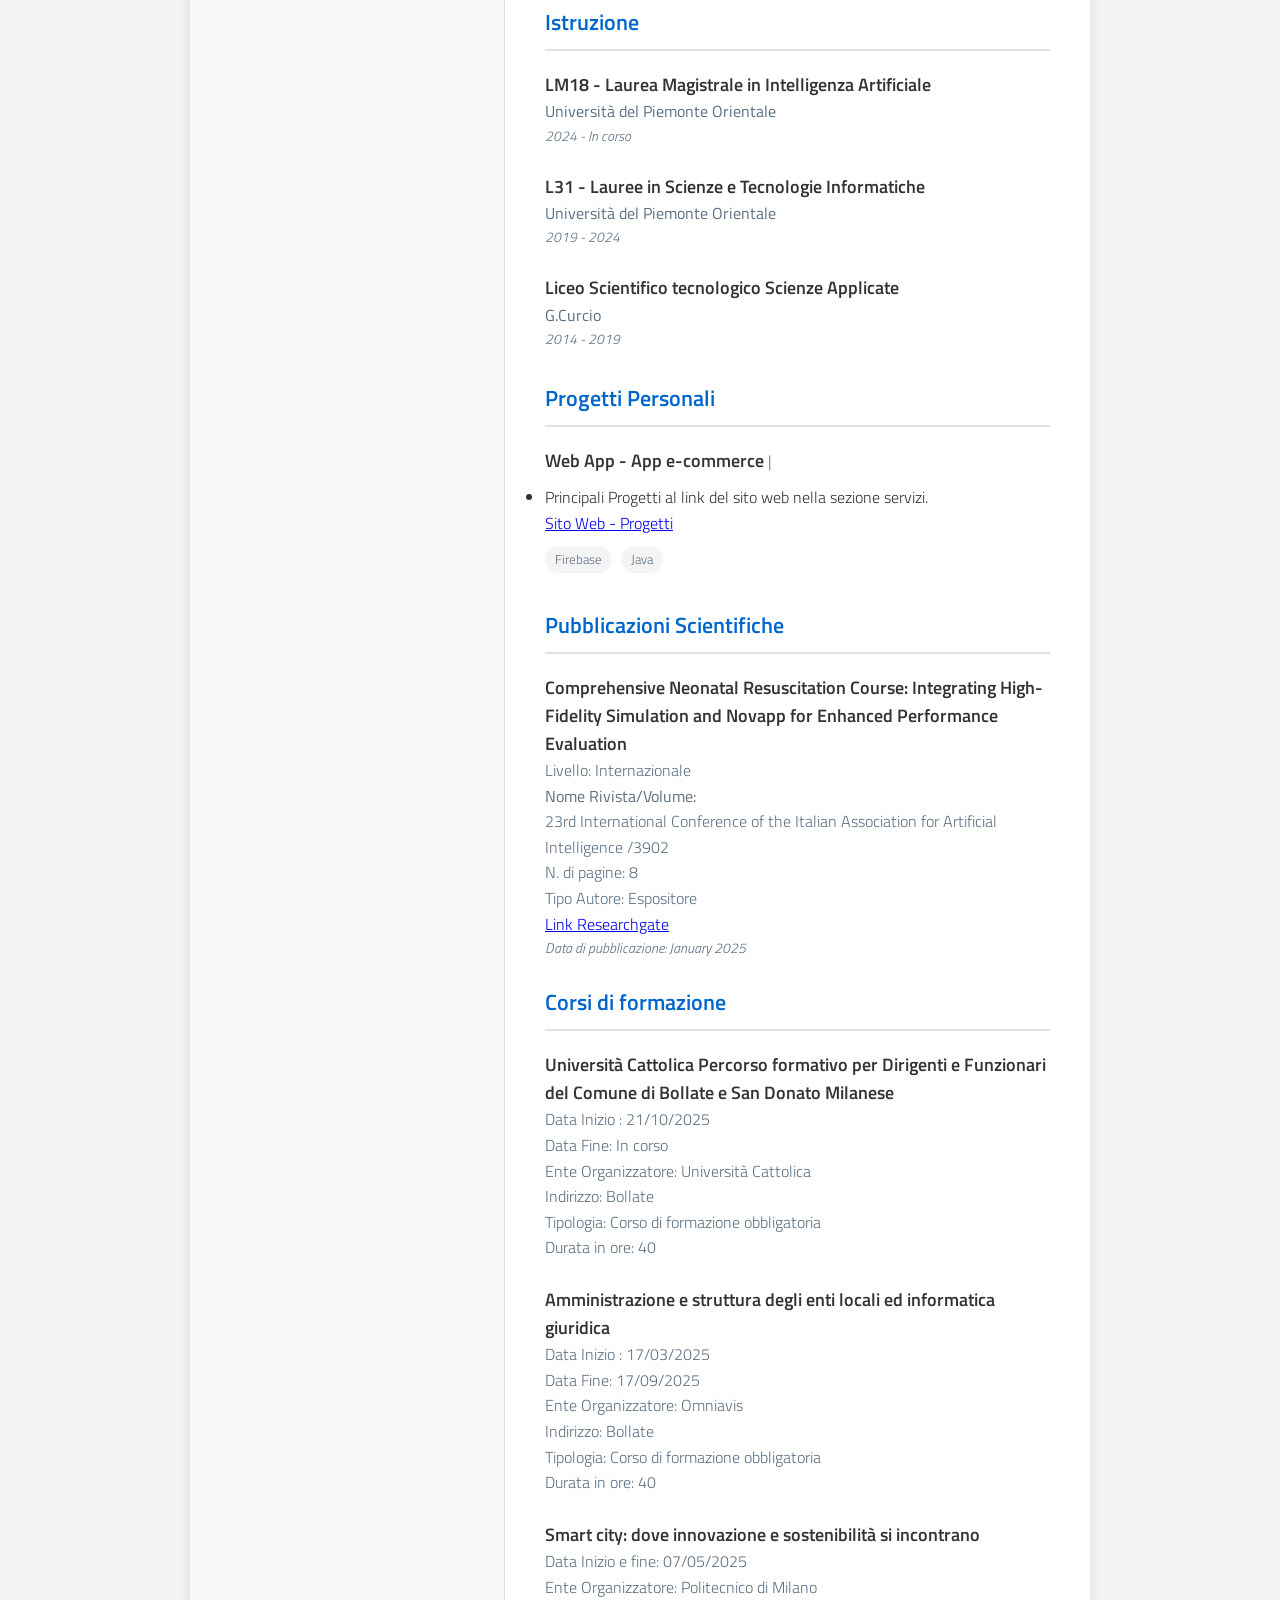
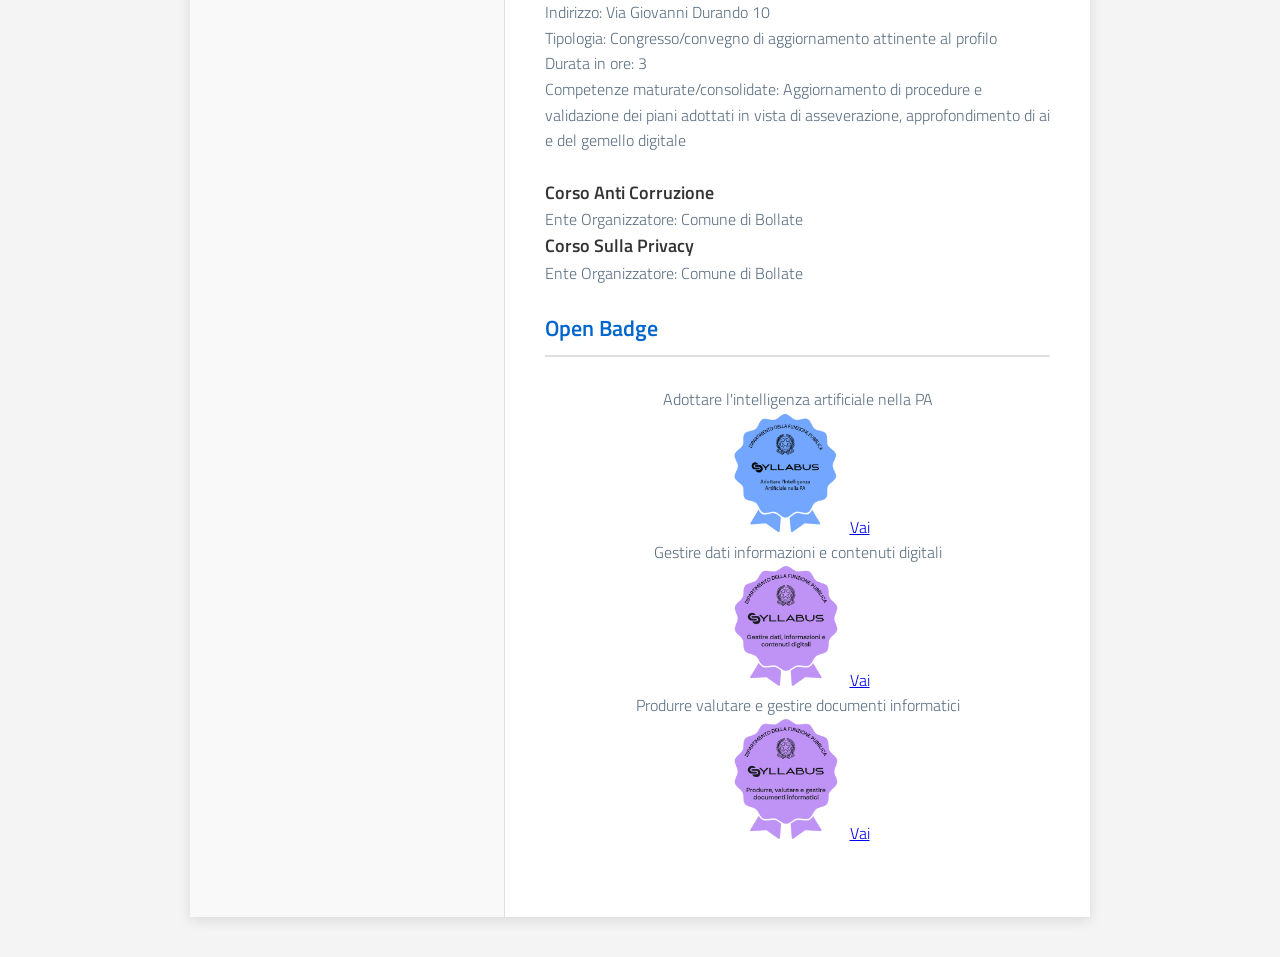
==== commit 07808855: "Update curriculum.html" ====
--- a/curriculum.html
+++ b/curriculum.html
@@ -290,7 +290,13 @@
     </style>
 </head>
 <body>
-
+ <a href="[data-uri]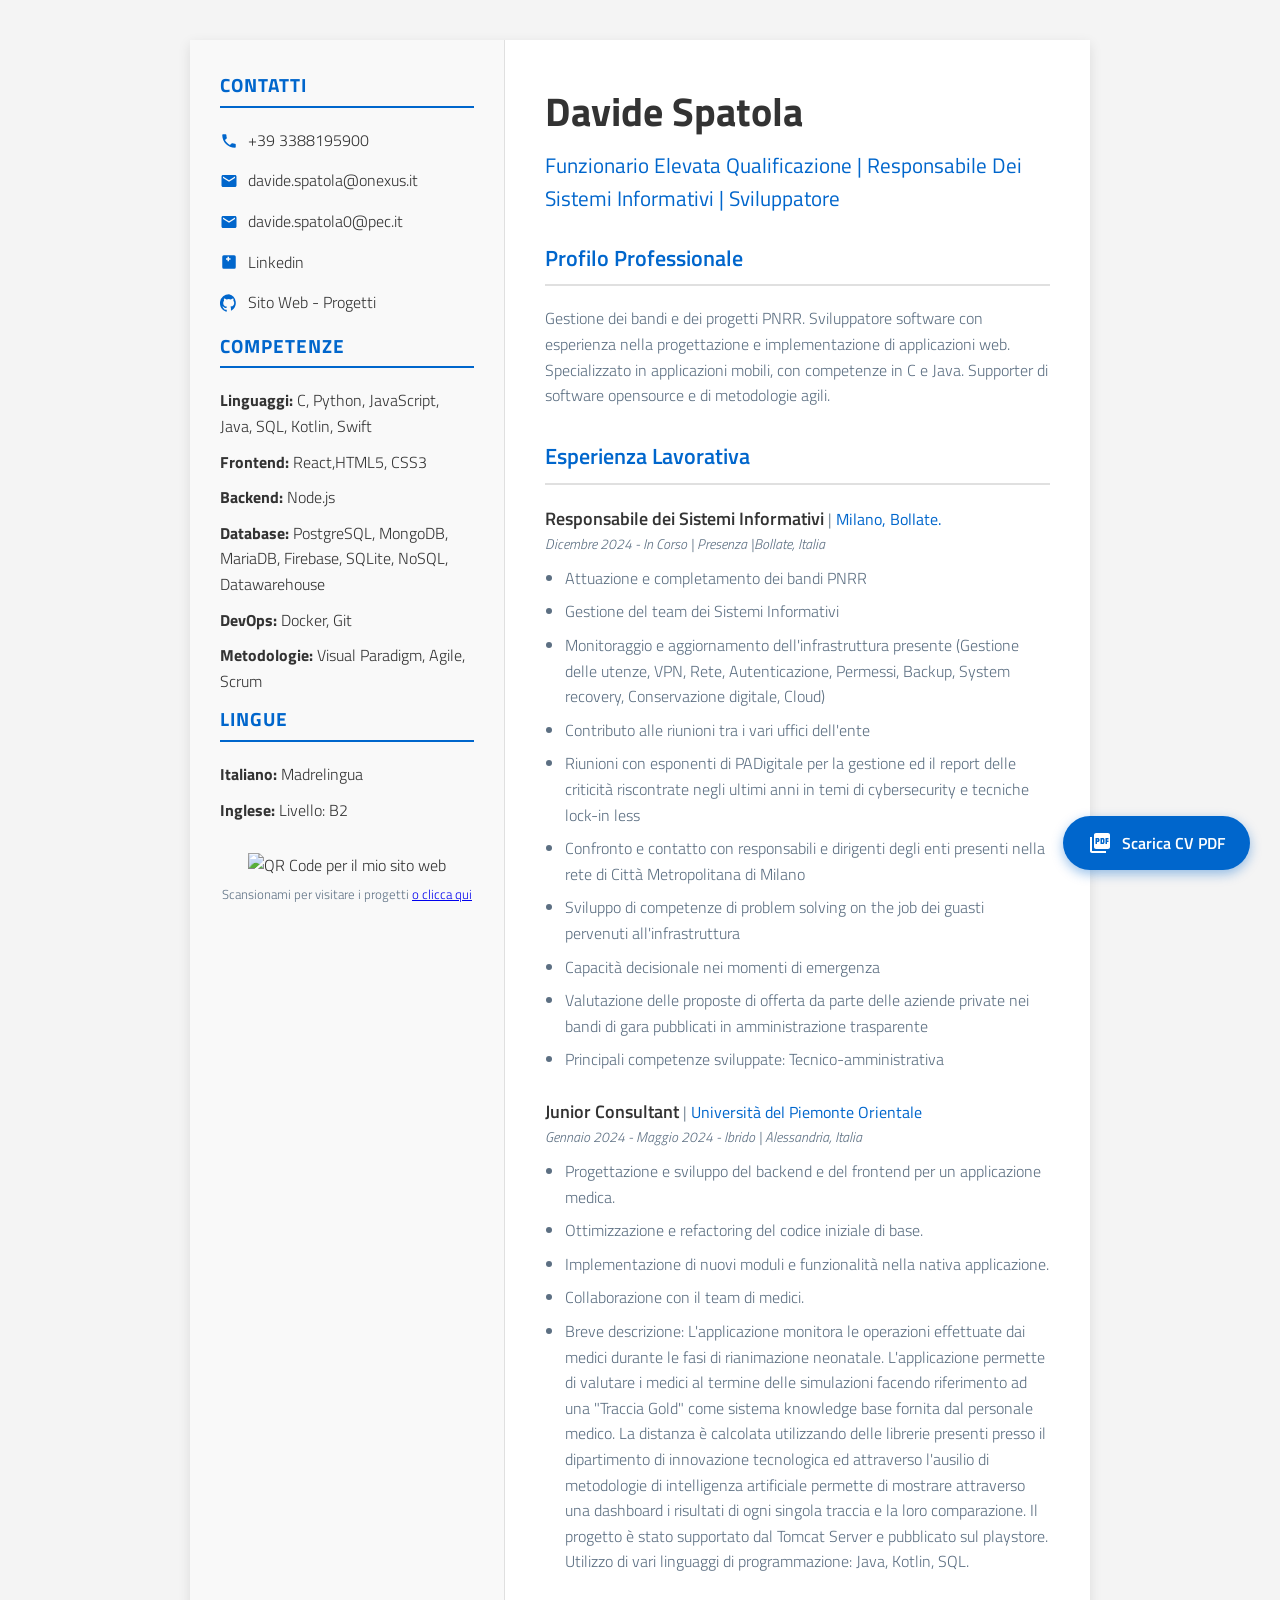
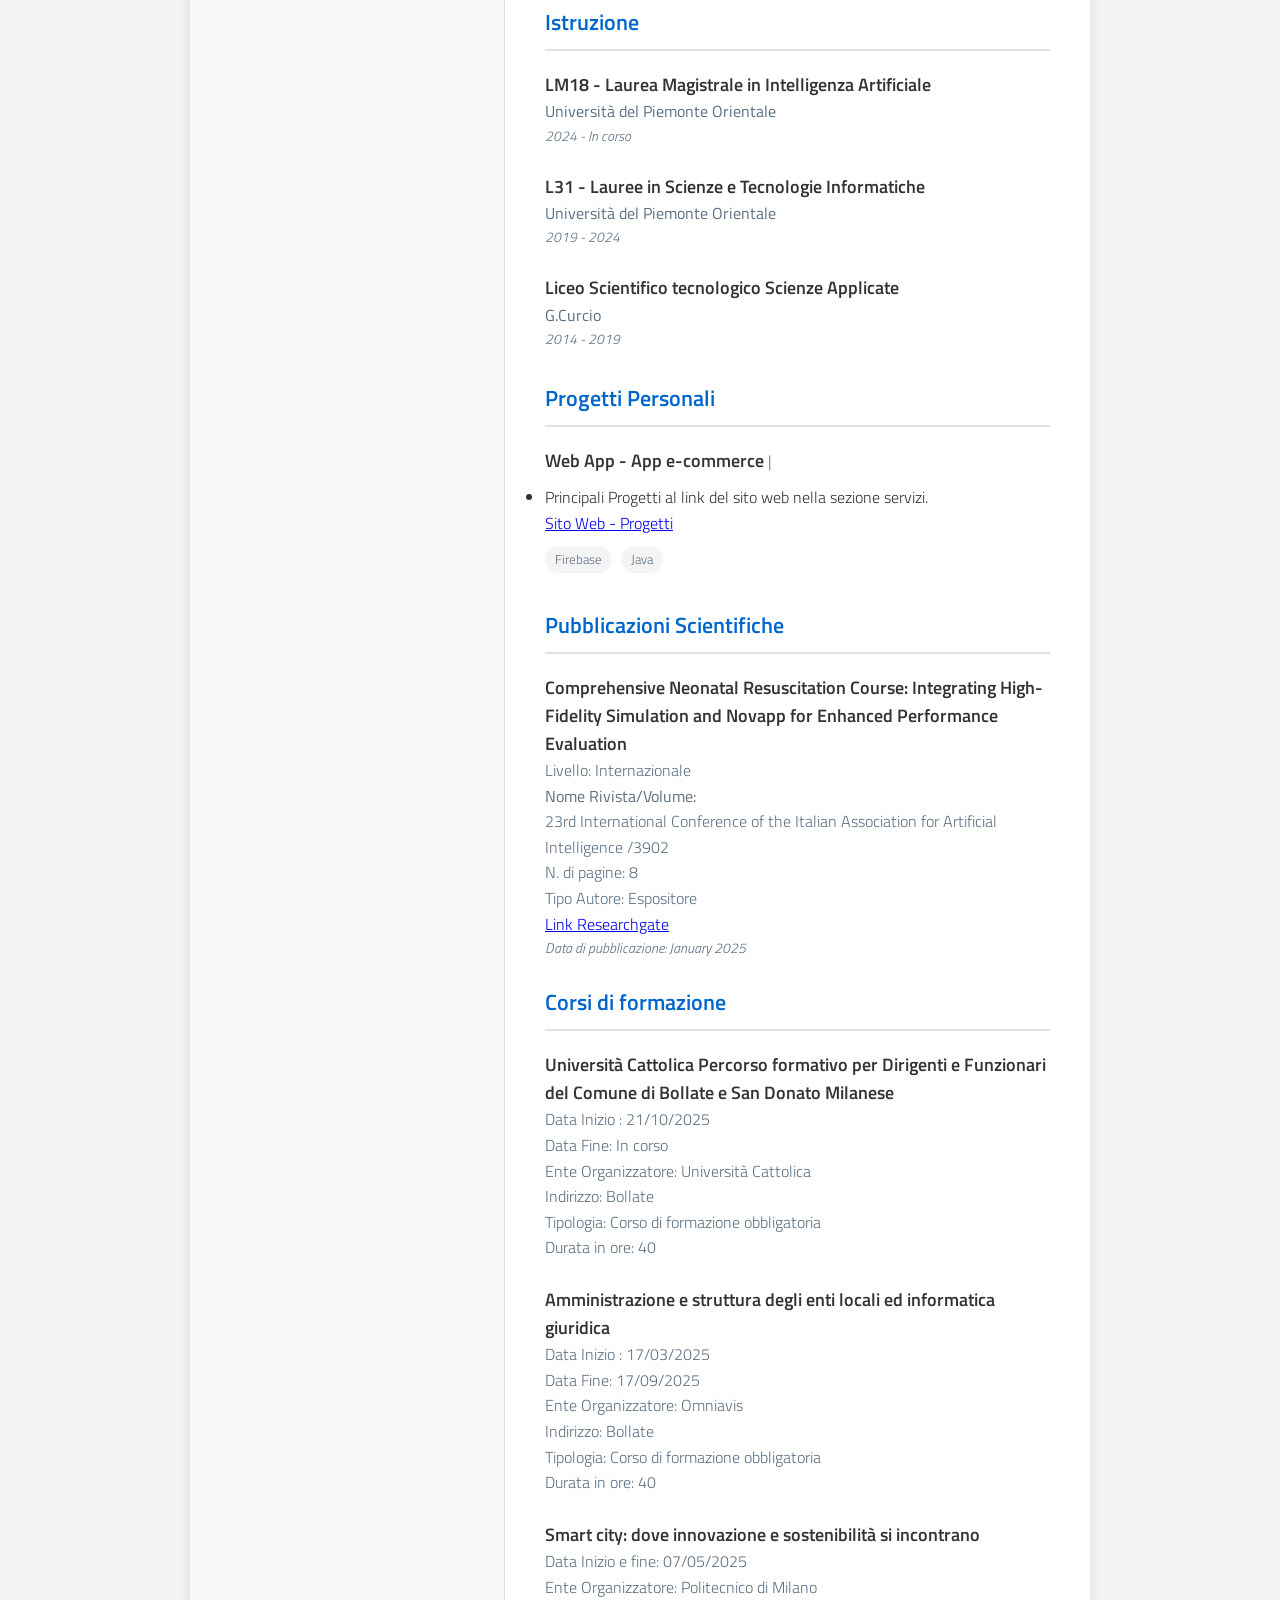
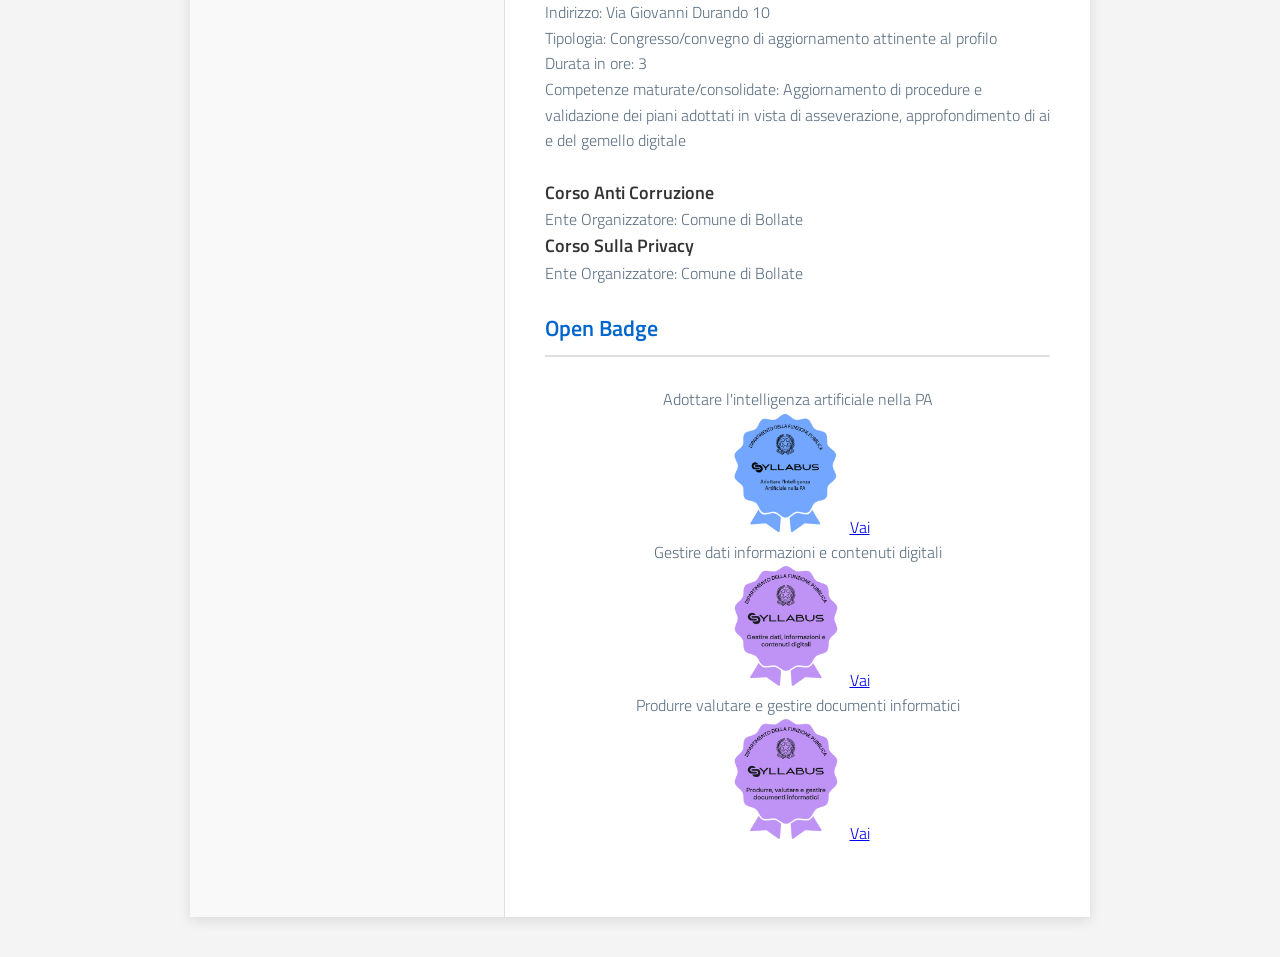
==== commit b4ba824a: "Update curriculum.html" ====
--- a/curriculum.html
+++ b/curriculum.html
@@ -72,12 +72,14 @@
             height: 18px;
             margin-right: 10px;
             fill: var(--primary-color);
+            flex-shrink: 0; /* Impedisce che le icone si restringano se il testo è lungo */
         }
 
         .contact-info a {
             text-decoration: none;
             color: var(--dark-color);
             transition: color 0.3s;
+            word-break: break-all; /* Per evitare che le mail lunghe escano dai bordi */
         }
 
         .contact-info a:hover {
@@ -206,49 +208,8 @@
             margin-right: 5px;
             margin-bottom: 5px;
         }
-        
-        /* --- Stile per la stampa e schermi piccoli --- */
-        @media (max-width: 768px) {
-            .container {
-                flex-direction: column;
-                margin: 0;
-            }
-            .sidebar, .main-content {
-                width: 100%;
-                border-right: none;
-            }
-            
-            /* --- MODIFICA PER IL RIORDINO SU MOBILE --- */
-            .main-content {
-                order: 1; /* Il contenuto principale viene mostrato per primo */
-            }
-            .sidebar {
-                order: 2; /* La sidebar (con contatti) viene mostrata per seconda */
-            }
-            /* --- FINE MODIFICA --- */
-        }
-        
-        @media print {
-            body {
-                background-color: #fff;
-            }
-            .container {
-                box-shadow: none;
-                margin: 0;
-            }
-            .sidebar {
-                background-color: #fff;
-            }
-            a {
-                text-decoration: none;
-                color: var(--dark-color);
-            }
-            .download-btn {
-                display: none;
-            }
-        }
-
-        /* Bottone download PDF */
+
+        /* Bottone download PDF - Stile aggiornato per il <button> */
         .download-btn {
             position: fixed;
             bottom: 30px;
@@ -264,6 +225,10 @@
             align-items: center;
             gap: 10px;
             font-weight: 600;
+            font-family: inherit;
+            font-size: 1rem;
+            border: none;
+            cursor: pointer;
             z-index: 1000;
         }
 
@@ -279,7 +244,26 @@
             fill: white;
         }
 
+        /* --- Stile per schermi piccoli --- */
         @media (max-width: 768px) {
+            .container {
+                flex-direction: column;
+                margin: 0;
+            }
+            .sidebar, .main-content {
+                width: 100%;
+                border-right: none;
+            }
+            
+            /* --- MODIFICA PER IL RIORDINO SU MOBILE --- */
+            .main-content {
+                order: 1; /* Il contenuto principale viene mostrato per primo */
+            }
+            .sidebar {
+                order: 2; /* La sidebar (con contatti) viene mostrata per seconda */
+            }
+            /* --- FINE MODIFICA --- */
+
             .download-btn {
                 bottom: 20px;
                 right: 20px;
@@ -287,19 +271,75 @@
                 font-size: 0.9em;
             }
         }
+
+        /* =========================================================
+           STILI AGGIUNTIVI PER L'ESPORTAZIONE E LA STAMPA IN PDF A4
+           ========================================================= */
+        @media print {
+            @page {
+                size: A4 portrait;
+                margin: 10mm; /* Margini ridotti per ottimizzare lo spazio */
+            }
+
+            body {
+                background-color: #fff !important;
+                -webkit-print-color-adjust: exact !important;
+                print-color-adjust: exact !important;
+                font-size: 0.95em; /* Testo leggermente scalato per stare nel foglio */
+            }
+
+            .container {
+                box-shadow: none !important;
+                margin: 0 !important;
+                max-width: 100% !important;
+                width: 100% !important;
+            }
+
+            .sidebar {
+                background-color: #f9f9f9 !important;
+                border-right: 1px solid var(--border-color) !important;
+                padding: 20px !important;
+            }
+
+            .main-content {
+                padding: 20px !important;
+            }
+
+            a {
+                text-decoration: none !important;
+                color: var(--dark-color) !important;
+            }
+
+            /* Nasconde il pulsante di download sul PDF stampato */
+            .download-btn {
+                display: none !important;
+            }
+
+            /* Impedisce ai blocchi importanti di essere tagliati a metà */
+            .job, .education-item, .project, .badge, .contact-info, .skills, .languages, .qr-code {
+                page-break-inside: avoid !important;
+                break-inside: avoid !important;
+            }
+
+            /* Evita che un titolo rimanga orfano a fine pagina */
+            h2, h3 {
+                page-break-after: avoid !important;
+                break-after: avoid !important;
+            }
+            
+            .tag {
+                border: 1px solid #ccc !important;
+            }
+        }
     </style>
 </head>
 <body>
- <a href="[data-uri]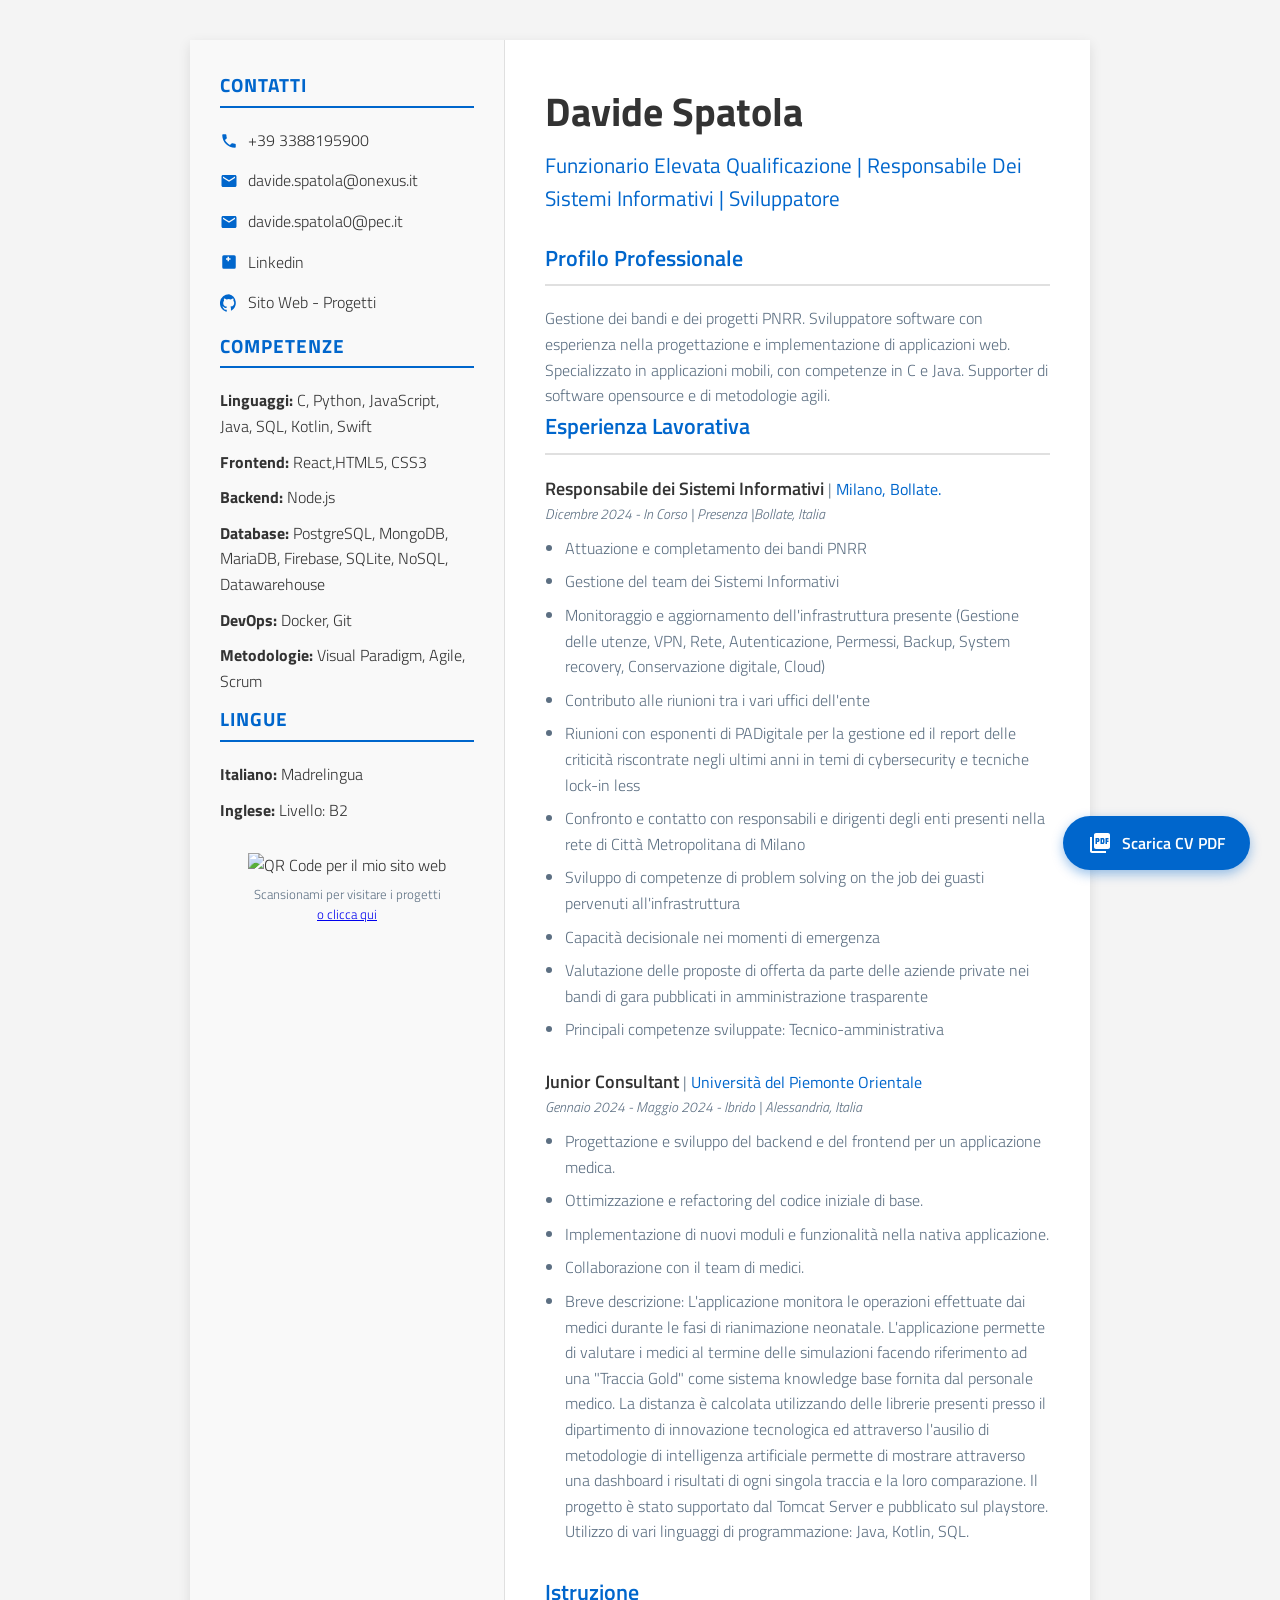
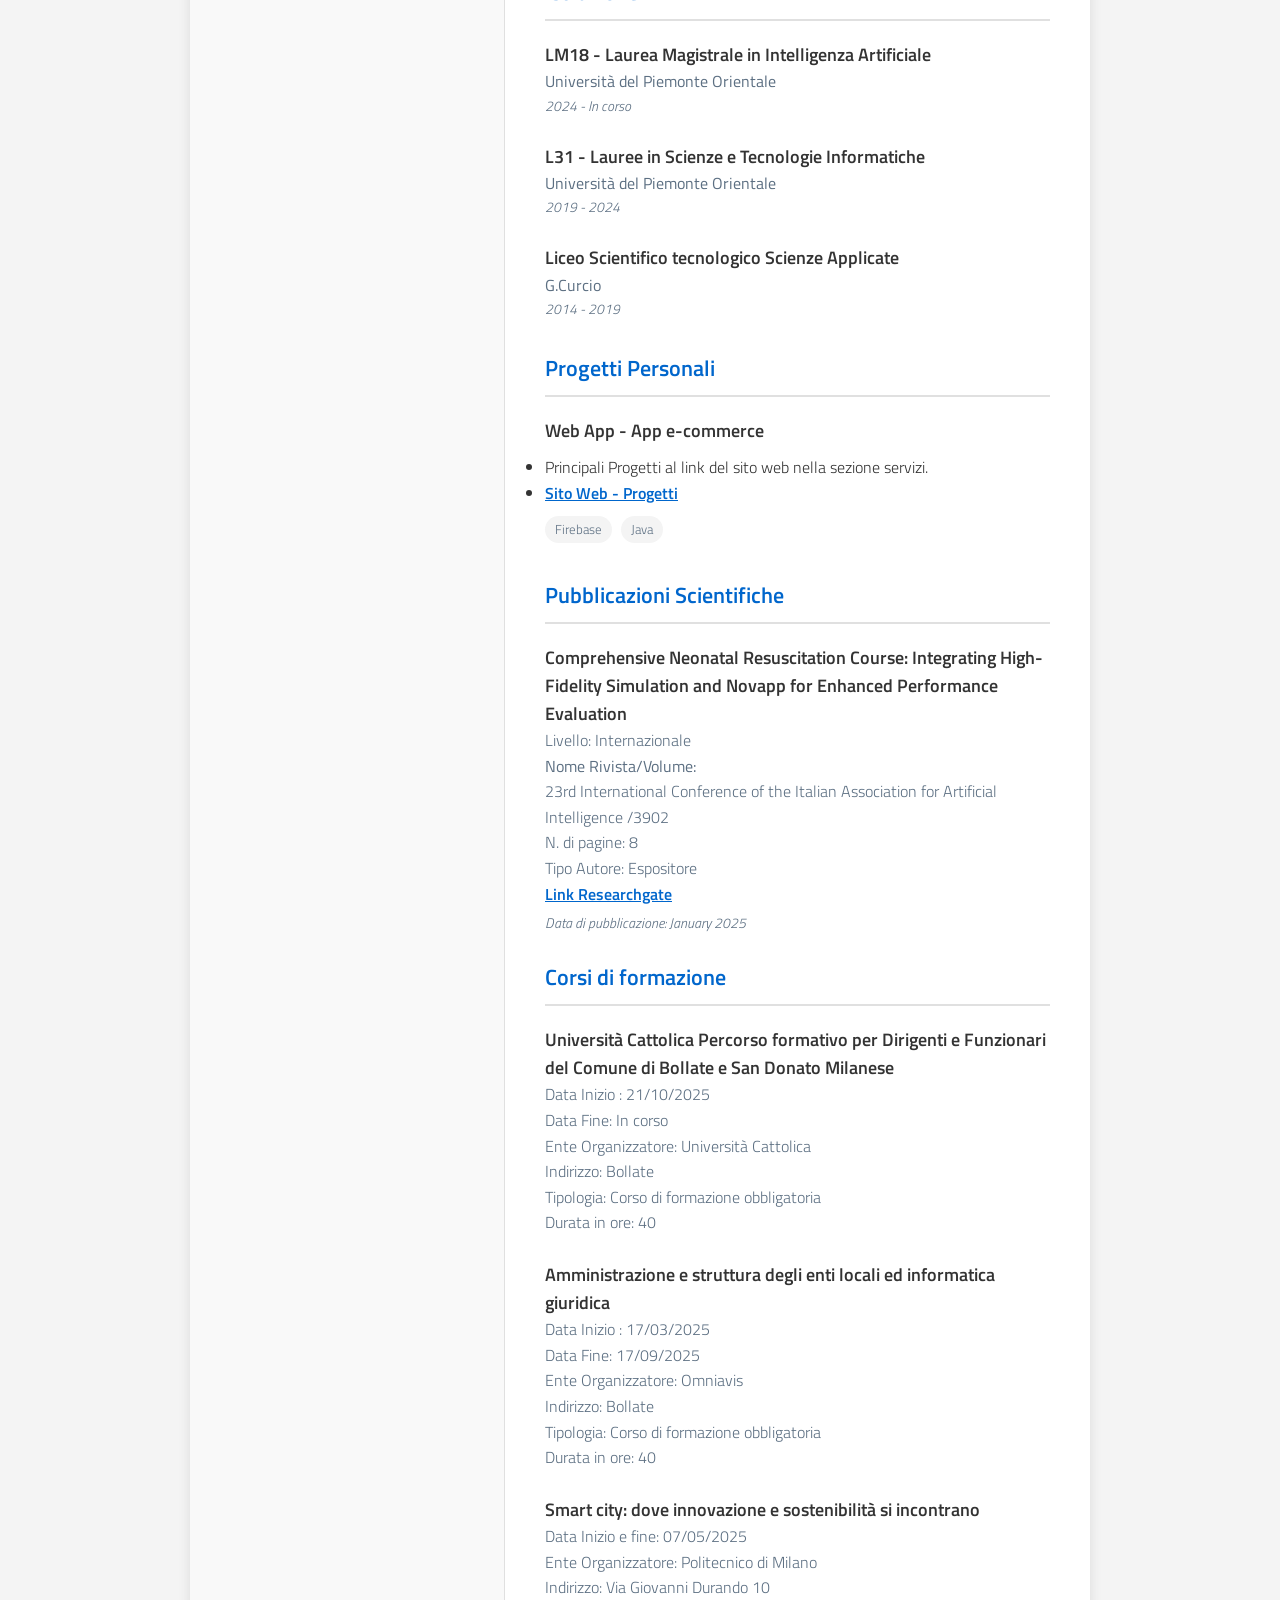
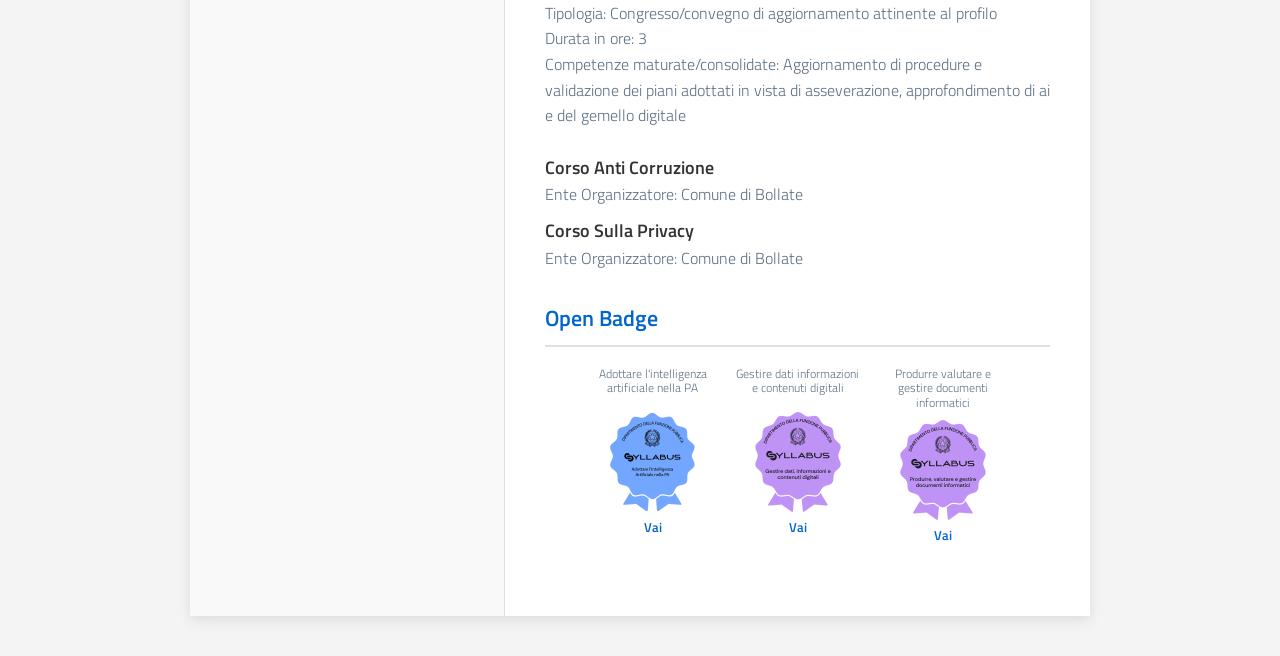
==== commit 3fb623a2: "Update curriculum.html" ====
--- a/curriculum.html
+++ b/curriculum.html
@@ -72,14 +72,14 @@
             height: 18px;
             margin-right: 10px;
             fill: var(--primary-color);
-            flex-shrink: 0; /* Impedisce che le icone si restringano se il testo è lungo */
+            flex-shrink: 0;
         }
 
         .contact-info a {
             text-decoration: none;
             color: var(--dark-color);
             transition: color 0.3s;
-            word-break: break-all; /* Per evitare che le mail lunghe escano dai bordi */
+            word-break: break-all;
         }
 
         .contact-info a:hover {
@@ -109,19 +109,47 @@
             color: var(--text-color);
             margin-top: 5px;
         }
-          .badge-grid {
+        
+        /* --- Griglia Open Badge (Allineata in orizzontale) --- */
+        .badge-container {
+            margin-top: 30px;
+        }
+        
+        .badge-grid {
+            display: flex;
+            justify-content: center;
+            gap: 15px;
+            flex-wrap: wrap;
+        }
+        
+        .badge {
             text-align: center;
-            margin-top: 30px;
-        }
-        
+            flex: 1 1 30%;
+            max-width: 130px;
+            display: flex;
+            flex-direction: column;
+            align-items: center;
+        }
+
         .badge img {
-            width: 120px;
-            height: 120px;
-        }
-        
-        .badge a p{
+            width: 100px;
+            height: 100px;
+            margin-top: 5px;
+        }
+        
+        .badge p {
+            font-size: 0.75em;
+            line-height: 1.2;
+            color: var(--text-color);
+            margin-bottom: 5px;
+            min-height: 35px;
+        }
+
+        .badge a {
             font-size: 0.8em;
-            color: var(--text-color);
+            color: var(--primary-color);
+            text-decoration: none;
+            font-weight: 600;
             margin-top: 5px;
         }
 
@@ -209,7 +237,7 @@
             margin-bottom: 5px;
         }
 
-        /* Bottone download PDF - Stile aggiornato per il <button> */
+        /* Bottone download PDF */
         .download-btn {
             position: fixed;
             bottom: 30px;
@@ -244,8 +272,8 @@
             fill: white;
         }
 
-        /* --- Stile per schermi piccoli --- */
-        @media (max-width: 768px) {
+        /* --- Stile per schermi piccoli (SOLO SUGLI SCHERMI) --- */
+        @media screen and (max-width: 768px) {
             .container {
                 flex-direction: column;
                 margin: 0;
@@ -254,16 +282,12 @@
                 width: 100%;
                 border-right: none;
             }
-            
-            /* --- MODIFICA PER IL RIORDINO SU MOBILE --- */
             .main-content {
-                order: 1; /* Il contenuto principale viene mostrato per primo */
+                order: 1; 
             }
             .sidebar {
-                order: 2; /* La sidebar (con contatti) viene mostrata per seconda */
-            }
-            /* --- FINE MODIFICA --- */
-
+                order: 2; 
+            }
             .download-btn {
                 bottom: 20px;
                 right: 20px;
@@ -278,17 +302,21 @@
         @media print {
             @page {
                 size: A4 portrait;
-                margin: 10mm; /* Margini ridotti per ottimizzare lo spazio */
+                margin: 10mm; /* Margini ottimizzati */
             }
 
             body {
                 background-color: #fff !important;
                 -webkit-print-color-adjust: exact !important;
                 print-color-adjust: exact !important;
-                font-size: 0.95em; /* Testo leggermente scalato per stare nel foglio */
-            }
-
+                font-size: 0.93em; /* Testo leggermente più compatto */
+            }
+
+            /* Blindiamo il layout a 2 colonne per evitare che vada a capo nel PDF */
             .container {
+                display: flex !important;
+                flex-direction: row !important;
+                align-items: flex-start !important;
                 box-shadow: none !important;
                 margin: 0 !important;
                 max-width: 100% !important;
@@ -296,13 +324,21 @@
             }
 
             .sidebar {
+                width: 35% !important;
                 background-color: #f9f9f9 !important;
                 border-right: 1px solid var(--border-color) !important;
                 padding: 20px !important;
+                order: 0 !important; /* Forza i contatti a sinistra/in alto */
             }
 
             .main-content {
-                padding: 20px !important;
+                width: 65% !important;
+                padding: 20px 25px !important;
+                order: 1 !important; /* Forza le esperienze a destra */
+            }
+
+            .section {
+                margin-bottom: 20px !important;
             }
 
             a {
@@ -310,23 +346,47 @@
                 color: var(--dark-color) !important;
             }
 
-            /* Nasconde il pulsante di download sul PDF stampato */
             .download-btn {
                 display: none !important;
             }
 
-            /* Impedisce ai blocchi importanti di essere tagliati a metà */
-            .job, .education-item, .project, .badge, .contact-info, .skills, .languages, .qr-code {
+            /* RISOLUZIONE PROBLEMA TITOLI STACCATI (ORFANI) */
+            h2, h3, .main-content h2 {
+                page-break-after: avoid !important;
+                break-after: avoid !important;
+                margin-bottom: 10px !important;
+            }
+
+            /* Assicura che il titolo del lavoro non si stacchi dal testo/lista che lo segue */
+            .job p:first-of-type, .education-item p:first-of-type, .project p:first-of-type {
+                page-break-after: avoid !important;
+                break-after: avoid !important;
+            }
+
+            /* 1. BLOCCHI CORSI E BADGE (CORTI): non si devono mai tagliare a metà */
+            .education-item, .project, .badge-container, .contact-info, .skills, .languages, .qr-code {
                 page-break-inside: avoid !important;
                 break-inside: avoid !important;
-            }
-
-            /* Evita che un titolo rimanga orfano a fine pagina */
-            h2, h3 {
-                page-break-after: avoid !important;
-                break-after: avoid !important;
-            }
-            
+                display: inline-block !important; /* Questo FORZA il blocco ad essere indivisibile */
+                width: 100% !important;
+                vertical-align: top;
+            }
+
+            /* 2. BLOCCO ESPERIENZE (.job): è molto lungo e DEVE potersi spezzare su due pagine, 
+               altrimenti genera le enormi pagine bianche. */
+            .job {
+                display: block !important;
+                page-break-inside: auto !important;
+                break-inside: auto !important;
+                margin-bottom: 15px !important;
+            }
+
+            /* Però evitiamo che una singola frase dell'elenco puntato venga segata a metà */
+            .job li {
+                page-break-inside: avoid !important;
+                break-inside: avoid !important;
+            }
+
             .tag {
                 border: 1px solid #ccc !important;
             }
@@ -335,7 +395,8 @@
 </head>
 <body>
 
-    <!-- Pulsante modificato: ora usa window.print() -->
+    <!-- Pulsante per stampare/salvare il PDF -->
+    <!-- DOPO LA FIRMA IN PADES, SOSTITUISCI QUESTO BUTTON CON IL TAG <a> COME VISTO IN PRECEDENZA -->
     <button onclick="window.print()" class="download-btn">
         <svg xmlns="http://www.w3.org/2000/svg" viewBox="0 0 24 24"><path d="M20 2H8c-1.1 0-2 .9-2 2v12c0 1.1.9 2 2 2h12c1.1 0 2-.9 2-2V4c0-1.1-.9-2-2-2zm-8.5 7.5c0 .83-.67 1.5-1.5 1.5H9v2H7.5V7H10c.83 0 1.5.67 1.5 1.5v1zm5 2c0 .83-.67 1.5-1.5 1.5h-2.5V7H15c.83 0 1.5.67 1.5 1.5v3zm4-3H19v1h1.5V11H19v2h-1.5V7h3v1.5zM9 9.5h1v-1H9v1zM4 6H2v14c0 1.1.9 2 2 2h14v-2H4V6zm10 5.5h1v-3h-1v3z"/></svg>
         Scarica CV PDF
@@ -391,10 +452,9 @@
             
             <div class="qr-code">
                 <img src="https://api.qrserver.com/v1/create-qr-code/?size=150x150&data=https://www.onexus.it/curriculum.html" alt="QR Code per il mio sito web">
-                <p>Scansionami per visitare i progetti
-                                        <a href="https://www.onexus.it" target="_blank">o clicca qui</a>
+                <p>Scansionami per visitare i progetti<br>
+                   <a href="https://www.onexus.it" target="_blank">o clicca qui</a>
                 </p>
-
             </div>
         </aside>
 
@@ -404,7 +464,7 @@
                 <h3>Funzionario Elevata Qualificazione | Responsabile Dei Sistemi Informativi | Sviluppatore</h3>
             </header>
 
-            <section class="section profile">
+            <section class="section profile" style="margin-bottom: 0 !important;">
                 <h2>Profilo Professionale</h2>
                 <p>Gestione dei bandi e dei progetti PNRR. Sviluppatore software con esperienza nella progettazione e implementazione di applicazioni web. Specializzato in applicazioni mobili, con competenze in C e Java. Supporter di software opensource e di metodologie agili.</p>
             </section>
@@ -426,7 +486,6 @@
                         <li>Capacità decisionale nei momenti di emergenza</li>
                         <li>Valutazione delle proposte di offerta da parte delle aziende private nei bandi di gara pubblicati in amministrazione trasparente </li>
                         <li>Principali competenze sviluppate: Tecnico-amministrativa</li>
-
                     </ul>
                 </div>
                 
@@ -439,7 +498,6 @@
                         <li>Implementazione di nuovi moduli e funzionalità nella nativa applicazione.</li>
                         <li>Collaborazione con il team di medici.</li>
                         <li>Breve descrizione: L'applicazione monitora le operazioni effettuate dai medici durante le fasi di rianimazione neonatale. L'applicazione permette di valutare i medici al termine delle simulazioni facendo riferimento ad una "Traccia Gold" come sistema knowledge base fornita dal personale medico. La distanza è calcolata utilizzando delle librerie presenti presso il dipartimento di innovazione tecnologica ed attraverso l'ausilio di metodologie di intelligenza artificiale permette di mostrare attraverso una dashboard i risultati di ogni singola traccia e la loro comparazione. Il progetto è stato supportato dal Tomcat Server e pubblicato sul playstore. Utilizzo di vari linguaggi di programmazione: Java, Kotlin, SQL.  </li>
-                        
                     </ul>
                 </div>
                 
@@ -467,11 +525,11 @@
             <section class="section projects">
                 <h2>Progetti Personali</h2>
                 <div class="project">
-                    <p><span class="project-title">Web App - App e-commerce</span> | </p>
+                    <p><span class="project-title">Web App - App e-commerce</span></p>
                     
                     <ul class="tech-tags">
                         <li>Principali Progetti al link del sito web nella sezione servizi.</li>    
-                        <a href="https://www.onexus.it" target="_blank">Sito Web - Progetti</a>
+                        <li><a href="https://www.onexus.it" target="_blank" style="color:var(--primary-color); font-weight:600;">Sito Web - Progetti</a></li>
                     </ul>
                     <div class="tech-tags">
                         <span class="tag">Firebase</span>
@@ -484,19 +542,18 @@
                 <h2>Pubblicazioni Scientifiche</h2>
                 <div class="education-item">
                      <p><span class="degree">Comprehensive Neonatal Resuscitation Course: Integrating High-Fidelity Simulation and Novapp for Enhanced Performance Evaluation</span></p>
-                                            <p>Livello: Internazionale</p>
+                     <p>Livello: Internazionale</p>
 
                      <p class="education-institution">Nome Rivista/Volume:</p>
                         <p>23rd International Conference of the Italian Association for Artificial Intelligence /3902</p>
                         <p>N. di pagine: 8</p>
                         <p>Tipo Autore: Espositore</p>
-                                                <a href="https://www.researchgate.net/publication/388185093_Comprehensive_Neonatal_Resuscitation_Course_Integrating_High-Fidelity_Simulation_and_Novapp_for_Enhanced_Performance_Evaluation" target="_blank">Link Researchgate</a>
-
-                    <p class="date">Data di pubblicazione: January 2025 </p>
+                        <a href="https://www.researchgate.net/publication/388185093_Comprehensive_Neonatal_Resuscitation_Course_Integrating_High-Fidelity_Simulation_and_Novapp_for_Enhanced_Performance_Evaluation" target="_blank" style="color:var(--primary-color); font-weight:600;">Link Researchgate</a>
+
+                    <p class="date" style="margin-top: 5px;">Data di pubblicazione: January 2025 </p>
                 </div>
 
                 <h2>Corsi di formazione</h2>
-                
                 
                <div class="education-item">
                      <p><span class="degree">Università Cattolica Percorso formativo per Dirigenti e Funzionari del Comune di Bollate e San Donato Milanese</span></p>
@@ -508,7 +565,6 @@
                     <p>Durata in ore: 40</p>
                 </div>
                 
-                
                 <div class="education-item">
                      <p><span class="degree">Amministrazione e struttura degli enti locali ed informatica giuridica</span></p>
                     <p>Data Inizio : 17/03/2025</p>
@@ -533,32 +589,30 @@
                     <p><span class="degree">Corso Anti Corruzione</span></p>
                     <p>Ente Organizzatore: Comune di Bollate</p>
 
-                    <p><span class="degree">Corso Sulla Privacy</span></p>
+                    <p style="margin-top: 10px;"><span class="degree">Corso Sulla Privacy</span></p>
                     <p>Ente Organizzatore: Comune di Bollate</p>
                 </div>
 
-                 <div>
-                     
-                       
-        <h2>Open Badge</h2>
-        <div class="badge-grid">
-            <div class="badge">
-                <p>Adottare l'intelligenza artificiale nella PA</p>
-                <img src="AIBadge.png" alt="Adottare l'intelligenza artificiale nella PA">
-                <a href="https://openbadges.bestr.it/public/assertions/8YAG9HkiS-64Xd5BoM89ww">Vai</a>
-            </div>
-            <div class="badge">
-                <p>Gestire dati informazioni e contenuti digitali</p>
-                <img src="Dati.png" alt="Gestire dati informazioni e contenuti digitali">
-                <a href="https://openbadges.bestr.it/public/assertions/Ykb3f7J1R3CTu36yxXTkRQ">Vai</a>
-            </div>
-            <div class="badge">
-                <p>Produrre valutare e gestire documenti informatici</p>
-                <img src="DocumentiInformatici.png" alt="Produrre valutare e gestire documenti informatici">      
-                <a href="https://openbadges.bestr.it/public/assertions/ERePz-iCT_CCDVINT6z01g">Vai</a>
-            </div>
-        
-             </div>
+                <!-- Container dedicato ai Badge per allinearli in orizzontale e non tagliarli -->
+                <div class="badge-container">    
+                    <h2>Open Badge</h2>
+                    <div class="badge-grid">
+                        <div class="badge">
+                            <p>Adottare l'intelligenza artificiale nella PA</p>
+                            <img src="AIBadge.png" alt="Adottare l'intelligenza artificiale nella PA">
+                            <a href="https://openbadges.bestr.it/public/assertions/8YAG9HkiS-64Xd5BoM89ww" target="_blank">Vai</a>
+                        </div>
+                        <div class="badge">
+                            <p>Gestire dati informazioni e contenuti digitali</p>
+                            <img src="Dati.png" alt="Gestire dati informazioni e contenuti digitali">
+                            <a href="https://openbadges.bestr.it/public/assertions/Ykb3f7J1R3CTu36yxXTkRQ" target="_blank">Vai</a>
+                        </div>
+                        <div class="badge">
+                            <p>Produrre valutare e gestire documenti informatici</p>
+                            <img src="DocumentiInformatici.png" alt="Produrre valutare e gestire documenti informatici">      
+                            <a href="https://openbadges.bestr.it/public/assertions/ERePz-iCT_CCDVINT6z01g" target="_blank">Vai</a>
+                        </div>
+                    </div>
                  </div>
              </section>
         </main>
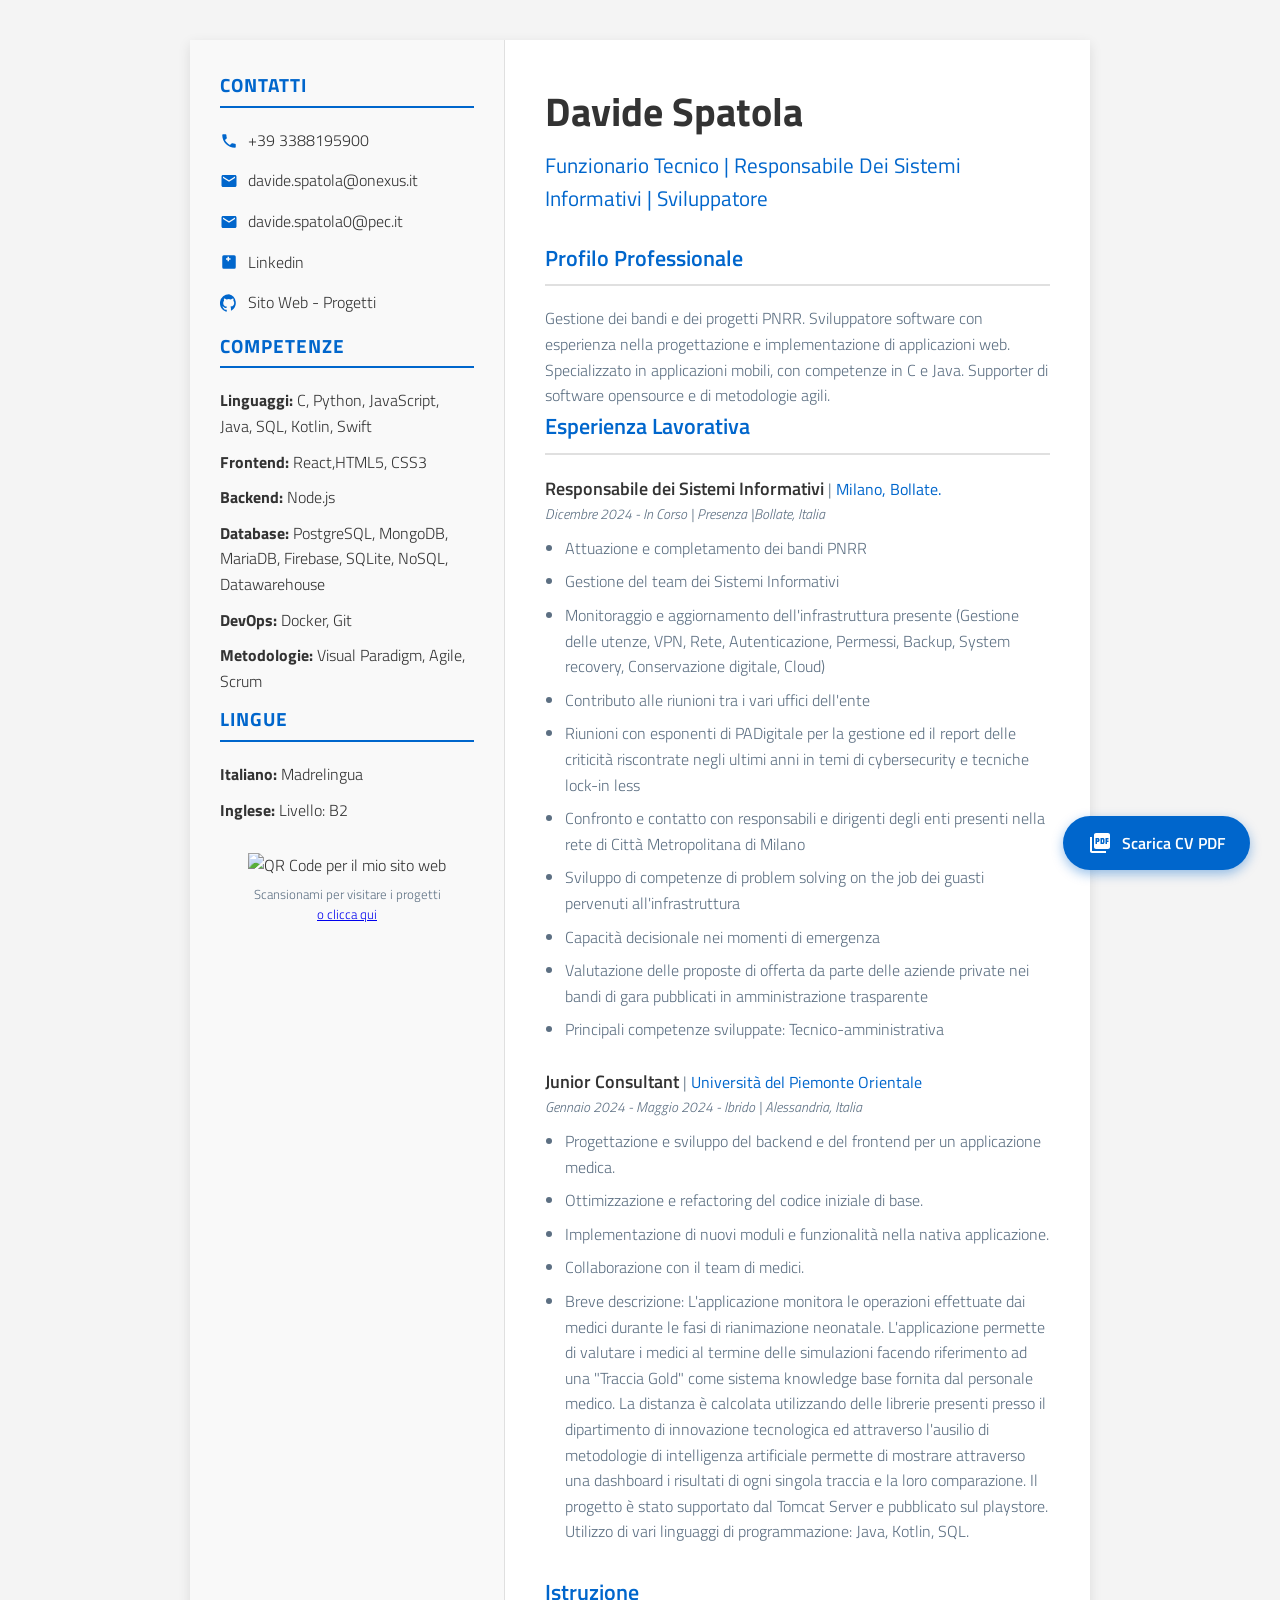
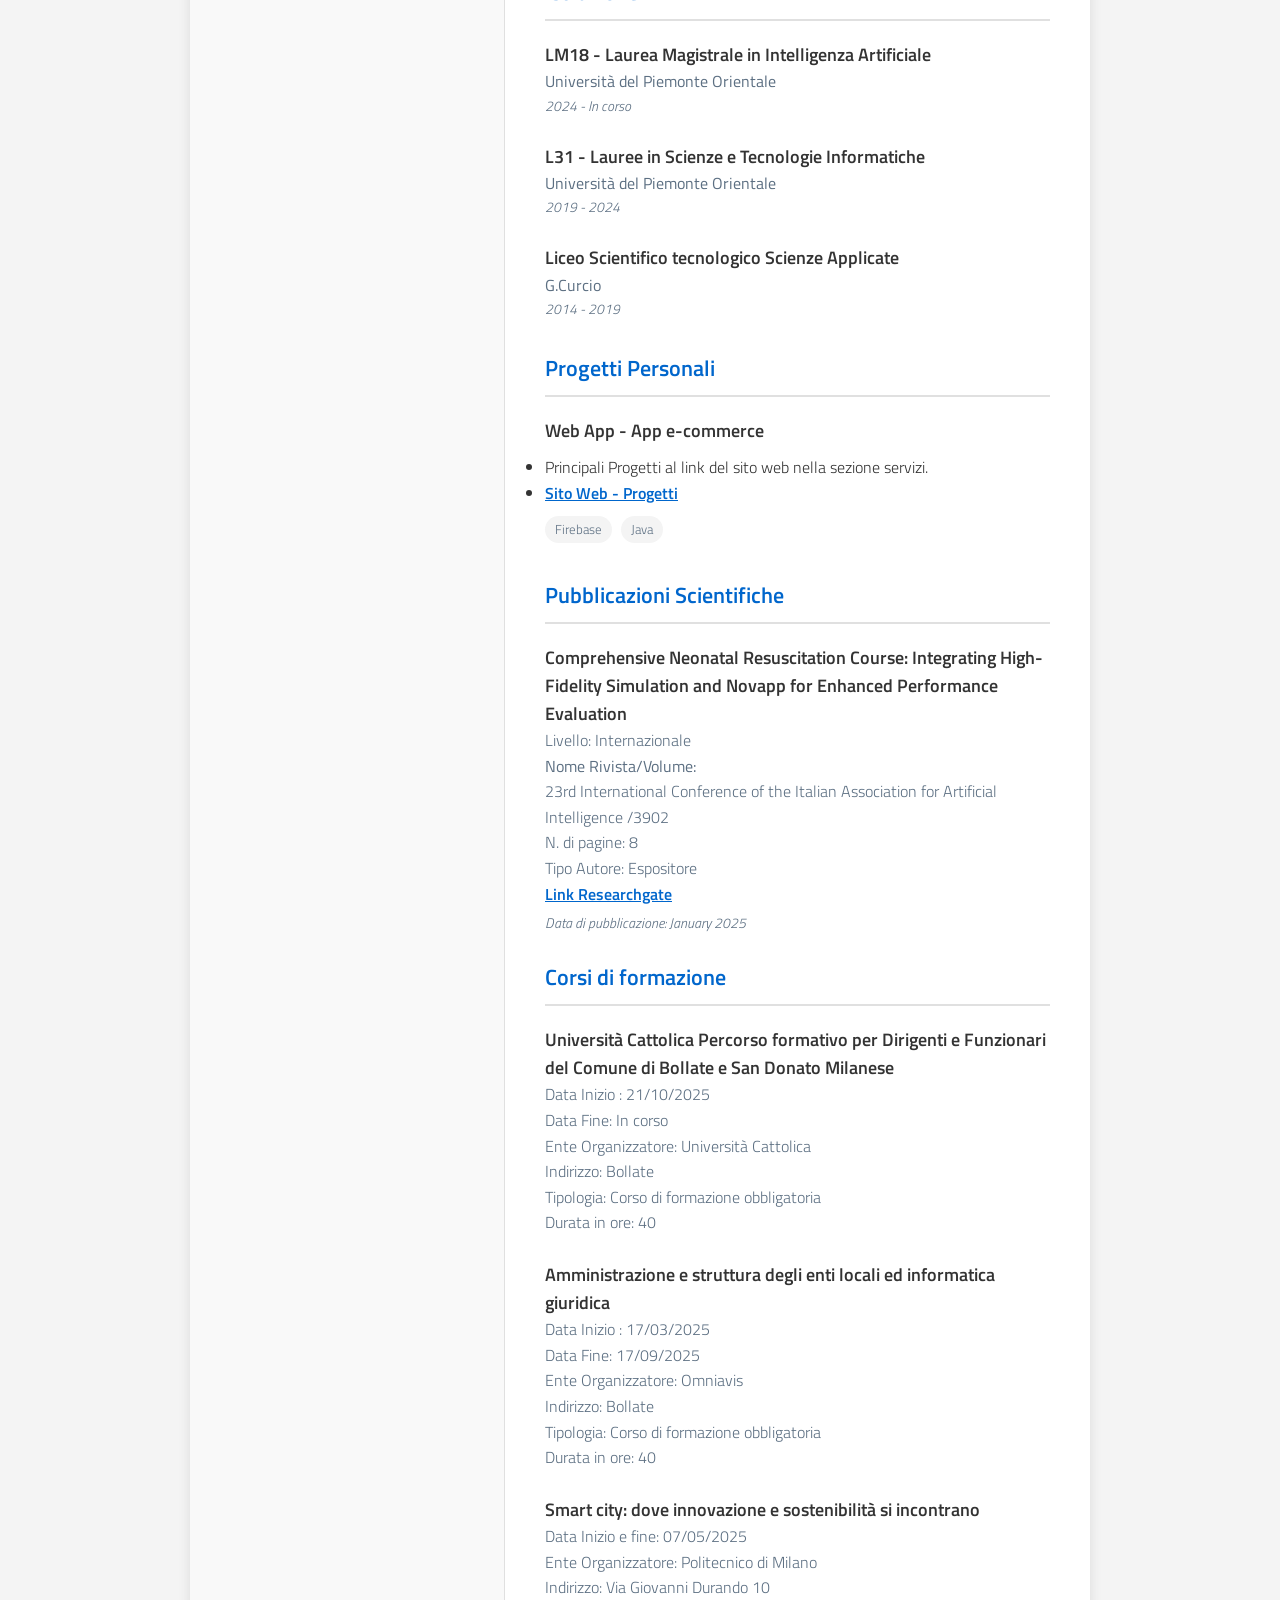
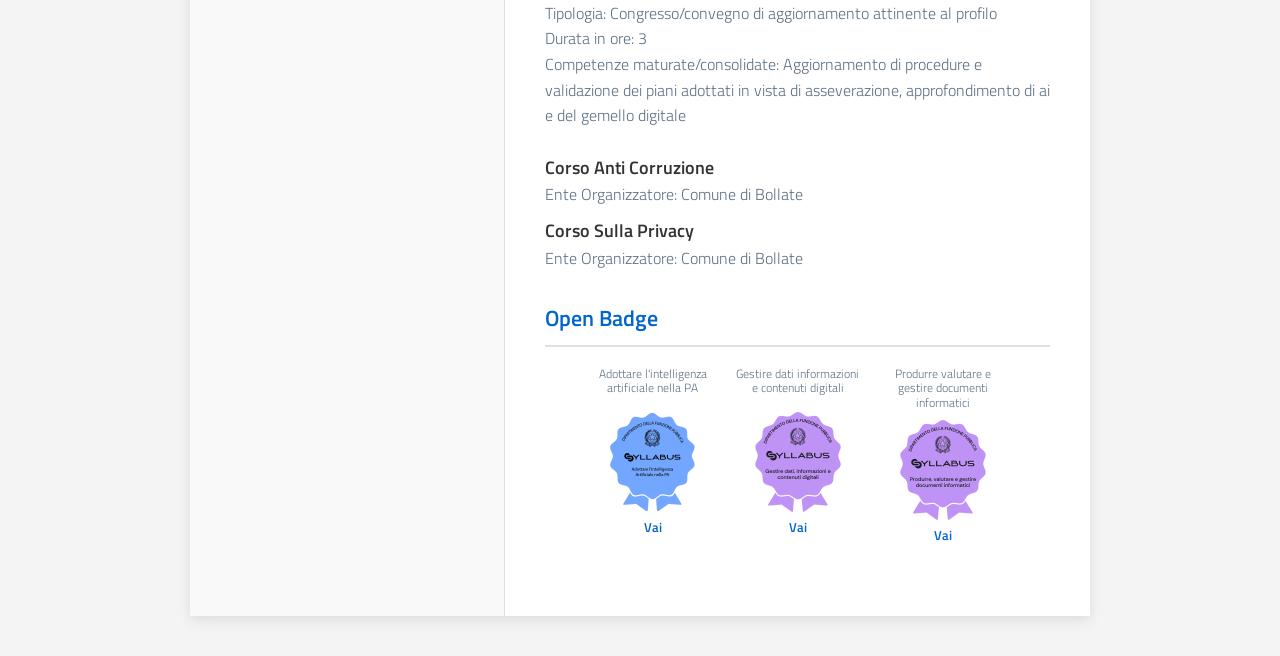
==== commit a1a74472: "Update job title in curriculum.html" ====
--- a/curriculum.html
+++ b/curriculum.html
@@ -461,7 +461,7 @@
         <main class="main-content">
             <header class="header">
                 <h1>Davide Spatola</h1>
-                <h3>Funzionario Elevata Qualificazione | Responsabile Dei Sistemi Informativi | Sviluppatore</h3>
+                <h3>Funzionario Tecnico | Responsabile Dei Sistemi Informativi | Sviluppatore</h3>
             </header>
 
             <section class="section profile" style="margin-bottom: 0 !important;">
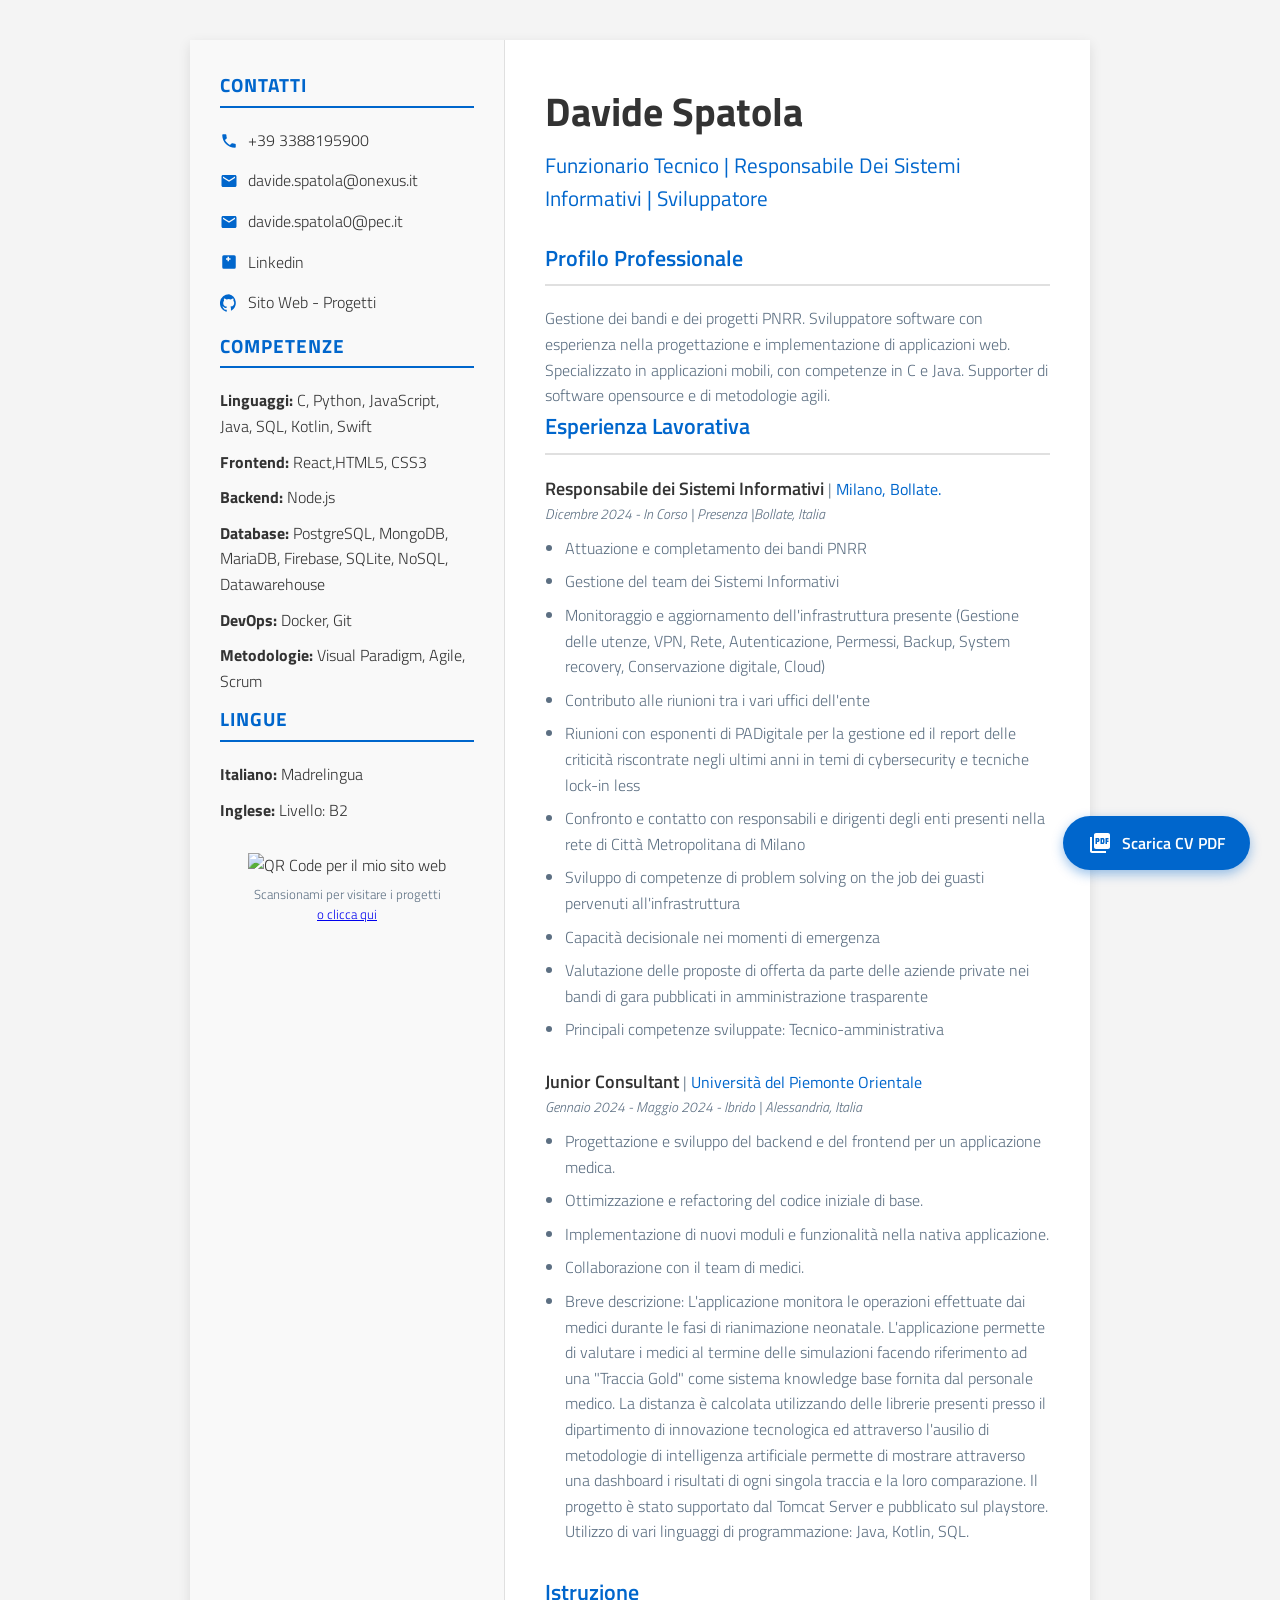
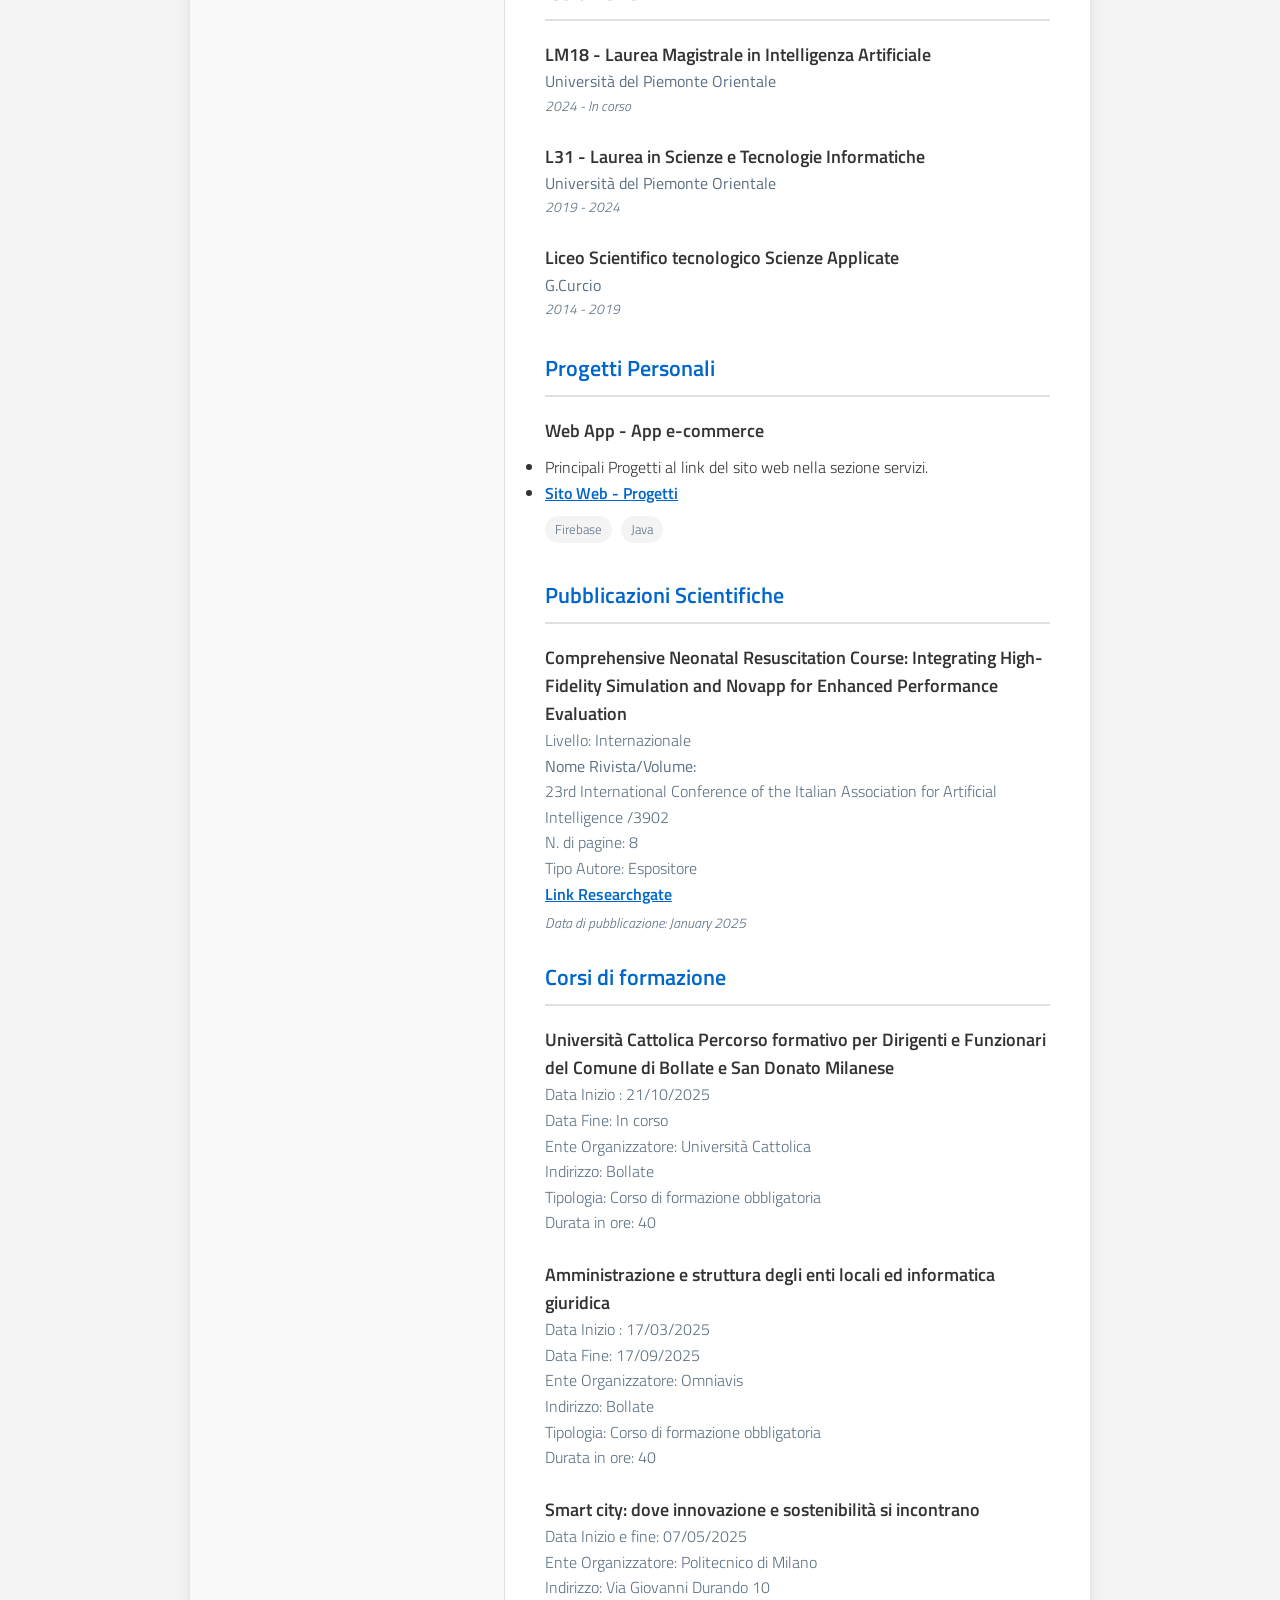
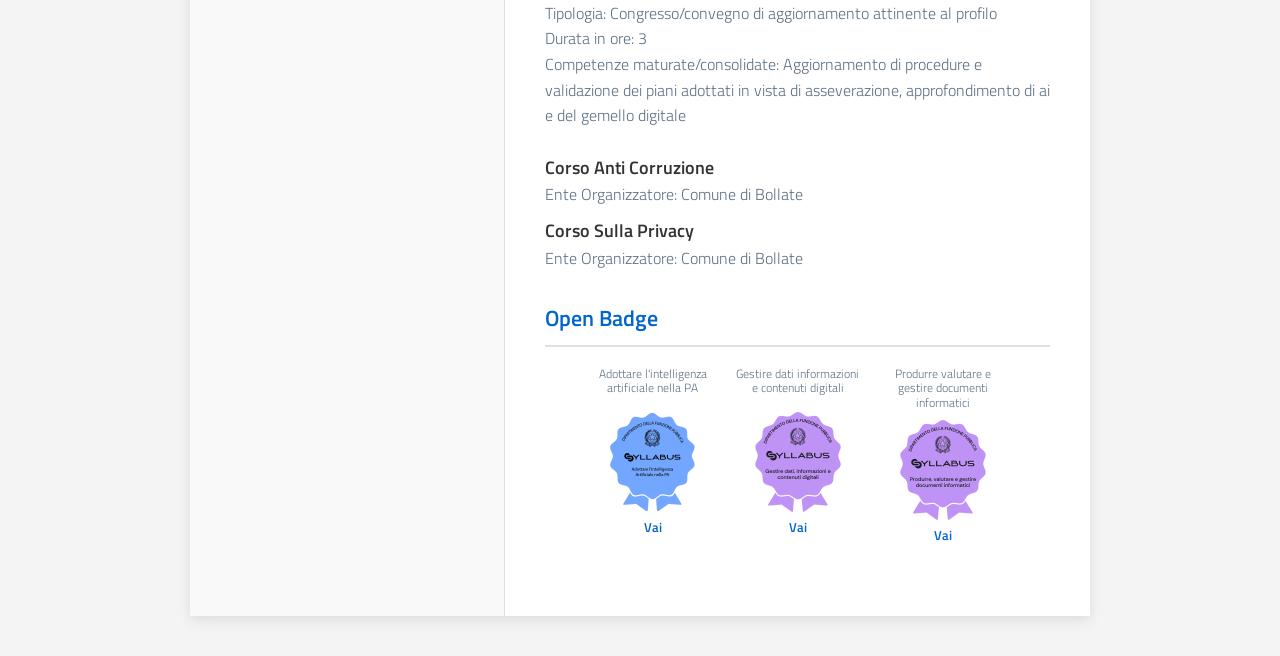
==== commit 8724981a: "Update curriculum.html" ====
--- a/curriculum.html
+++ b/curriculum.html
@@ -511,7 +511,7 @@
                     <p class="date">2024 - In corso</p>
                 </div>
                  <div class="education-item">
-                    <p><span class="degree"> L31 - Lauree in Scienze e Tecnologie Informatiche</span></p>
+                    <p><span class="degree"> L31 - Laurea in Scienze e Tecnologie Informatiche</span></p>
                     <p class="education-institution">Università del Piemonte Orientale</p>
                     <p class="date">2019 - 2024</p>
                 </div>
